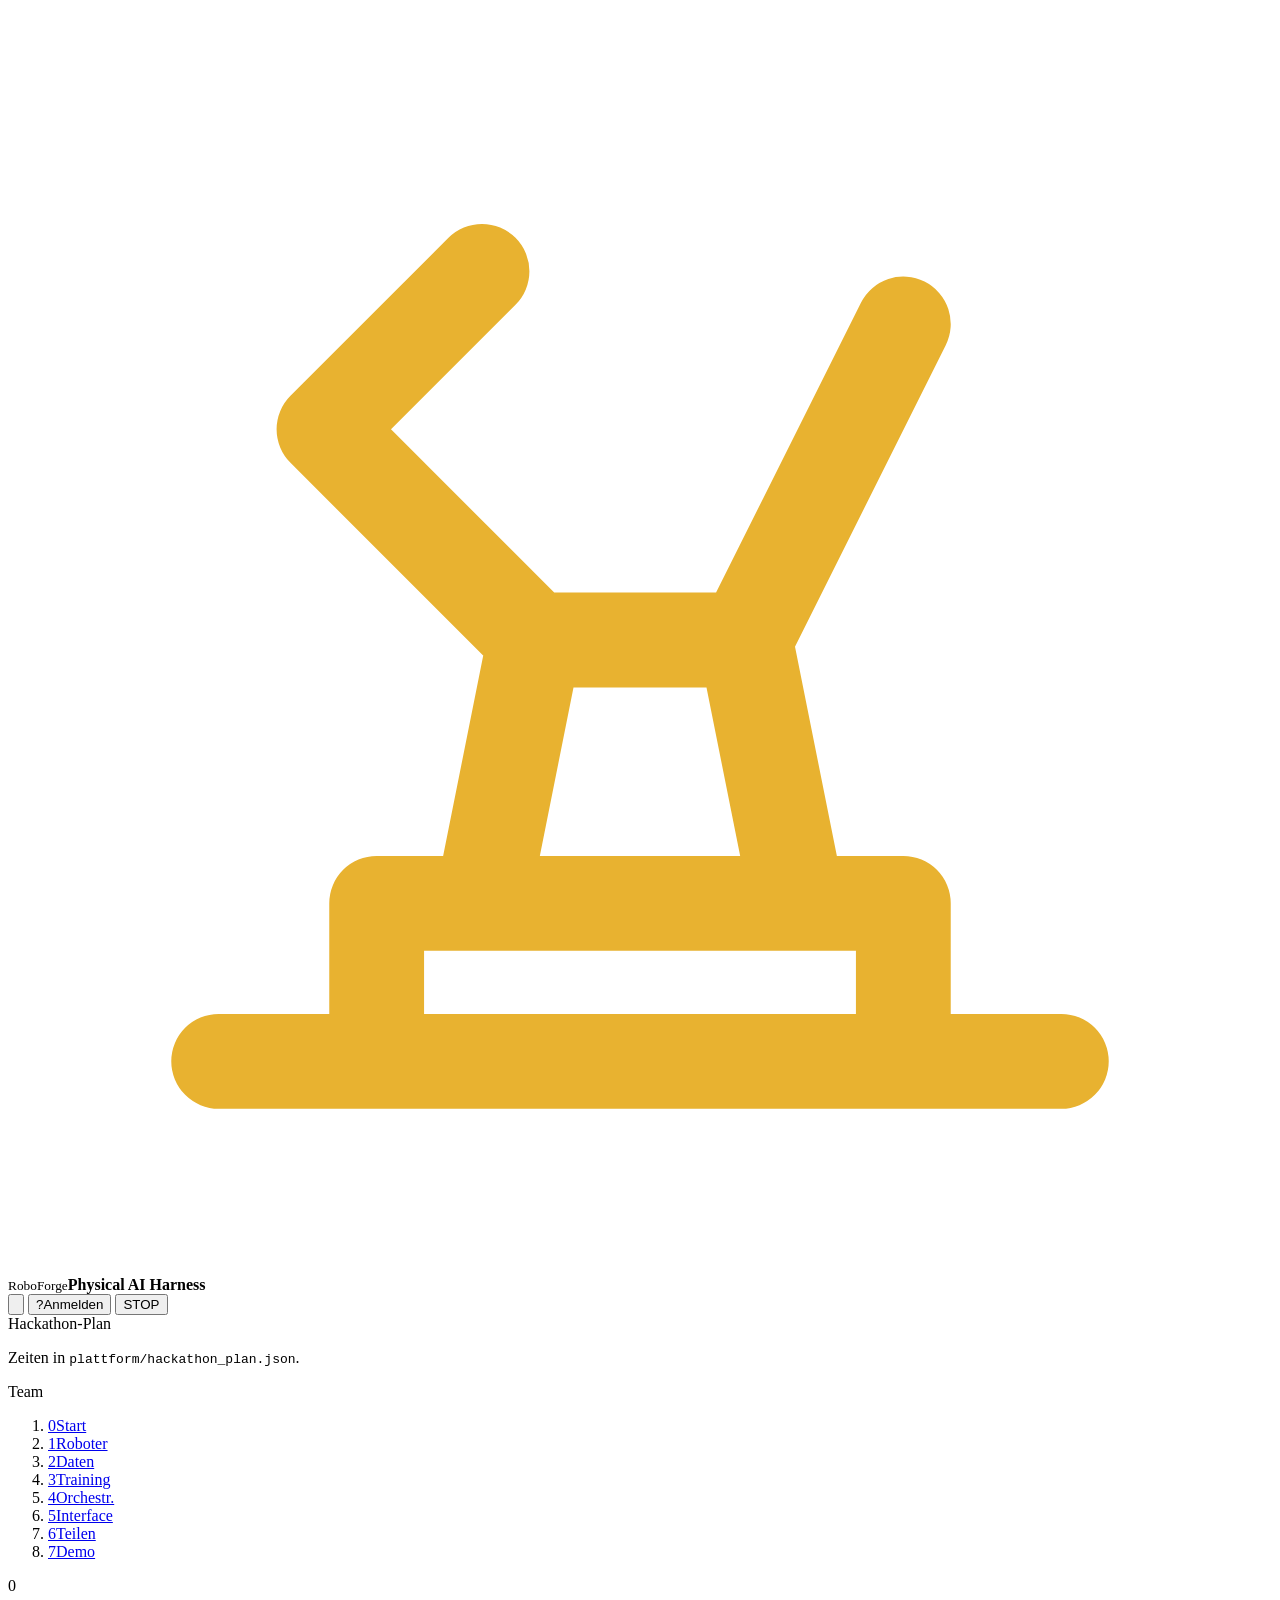
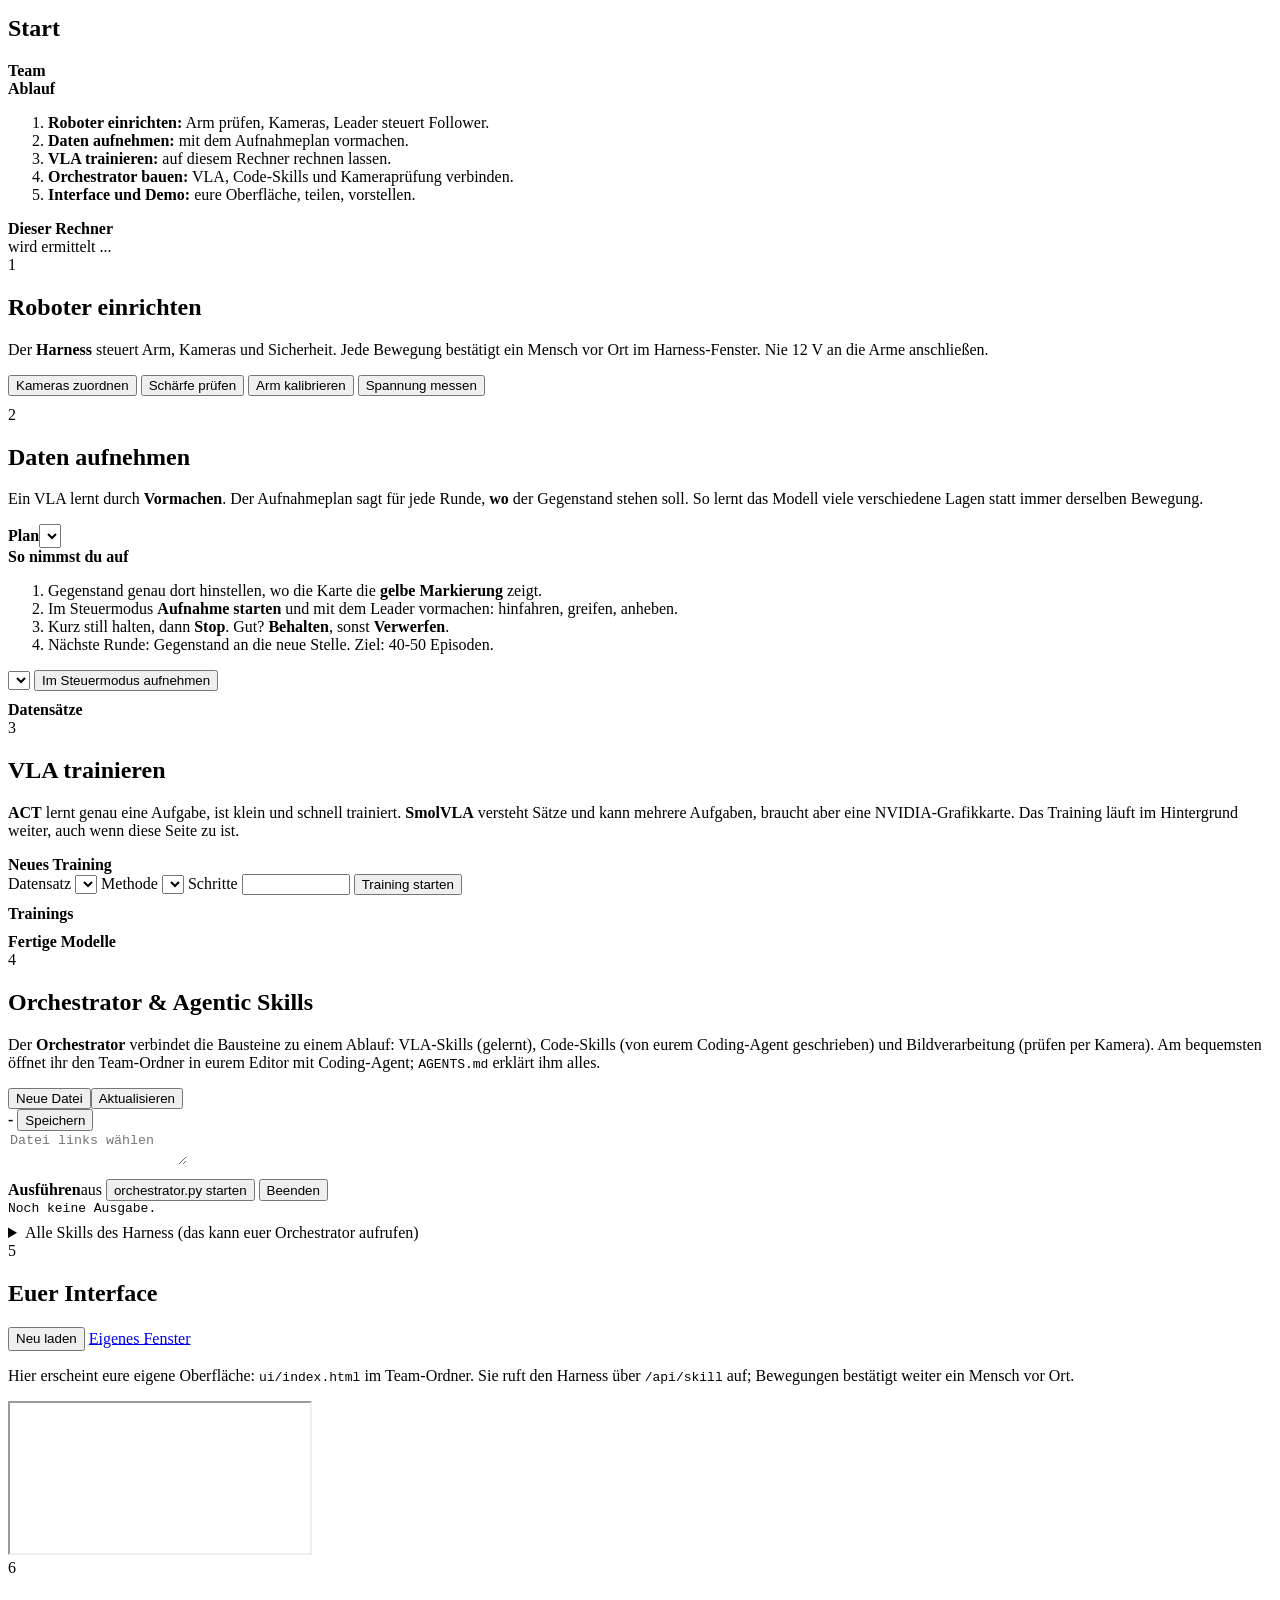
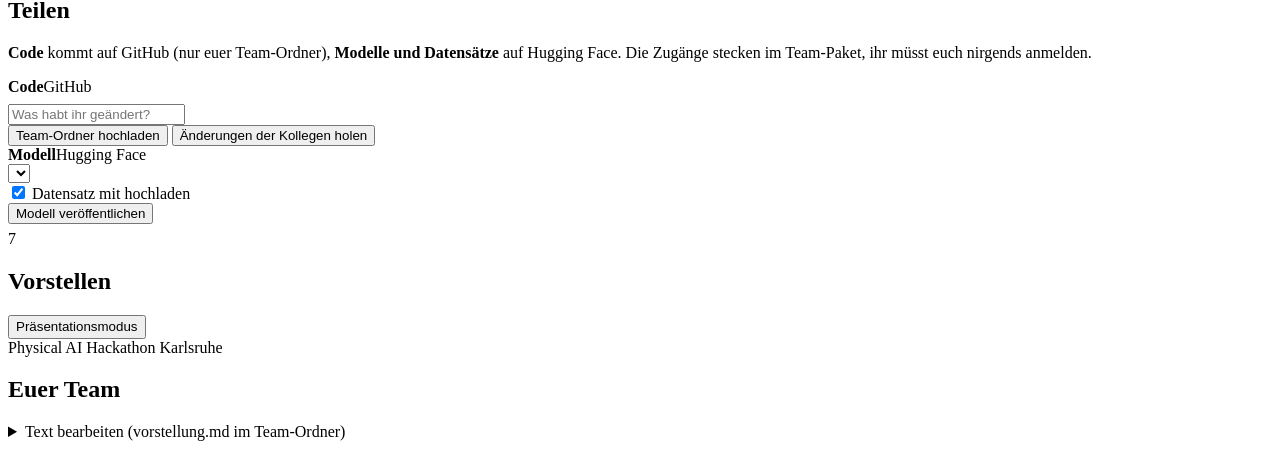
==== plattform/static/index.html @ f07b461a "Physical AI Harness fuer den Hackathon Karlsruhe 28.11.26 Web-Oberflaeche (Roboter, Daten, Training," ====
<!doctype html>
<html lang="de">
<head>
<meta charset="utf-8">
<meta name="viewport" content="width=device-width, initial-scale=1">
<title>Physical AI Harness</title>
<link rel="stylesheet" href="/static/app.css">
</head>
<body>
<header class="kopf">
  <div class="marke" title="RoboForge">
    <svg viewBox="0 0 24 24" fill="none" stroke="#e8b230" stroke-width="1.8" stroke-linecap="round" stroke-linejoin="round">
      <path d="M4 20h16M7 20v-3h10v3M9 17l1-5h4l1 5M10 12 6 8M6 8l3-3M14 12l3-6"/></svg>
  </div>
  <div class="titel"><small>RoboForge</small><b>Physical AI Harness</b></div>
  <div class="phase-pille" id="phase-pille" title="Hackathon-Plan"></div>
  <div class="luecke"></div>
  <button class="icon-knopf" id="glocke" title="Hackathon-Plan und Erinnerungen">
    <svg viewBox="0 0 24 24" fill="none" stroke="currentColor" stroke-width="1.8" stroke-linecap="round" stroke-linejoin="round">
      <path d="M6 8a6 6 0 0 1 12 0c0 7 3 9 3 9H3s3-2 3-9M10.3 21a1.94 1.94 0 0 0 3.4 0"/></svg>
    <span class="zahl" id="glocke-zahl"></span></button>
  <button class="profil-knopf" id="profil" title="Team-Profil"><span class="avatar" id="avatar">?</span><span id="profil-name">Anmelden</span></button>
  <button class="stop-knopf" id="stop" title="Alle Arme sofort stoppen und ablegen">STOP</button>
</header>

<div class="panel" id="panel-plan">
  <div class="pkopf" id="plan-titel">Hackathon-Plan</div>
  <div class="pinhalt">
    <div id="plan-erinnerungen"></div>
    <ul class="zeitplan" id="plan-liste"></ul>
    <p class="leise klein" style="margin-top:10px">Zeiten in <code>plattform/hackathon_plan.json</code>.</p>
  </div>
</div>

<div class="panel" id="panel-profil">
  <div class="pkopf">Team</div>
  <div class="pinhalt" id="profil-inhalt"></div>
</div>

<nav class="wege" id="wege">
  <ol>
    <li><a href="#start" data-ab="start" title="Start"><span class="nr">0</span>Start</a></li>
    <li><a href="#harness" data-ab="harness" title="Roboter einrichten"><span class="nr">1</span>Roboter</a></li>
    <li><a href="#aufnehmen" data-ab="aufnehmen" title="Daten aufnehmen"><span class="nr">2</span>Daten</a></li>
    <li><a href="#trainieren" data-ab="trainieren" title="VLA trainieren"><span class="nr">3</span>Training</a></li>
    <li><a href="#orchestrator" data-ab="orchestrator" title="Orchestrator &amp; Skills"><span class="nr">4</span>Orchestr.</a></li>
    <li><a href="#interface" data-ab="interface" title="Euer Interface"><span class="nr">5</span>Interface</a></li>
    <li><a href="#teilen" data-ab="teilen" title="Teilen"><span class="nr">6</span>Teilen</a></li>
    <li><a href="#vorstellen" data-ab="vorstellen" title="Vorstellen"><span class="nr">7</span>Demo</a></li>
  </ol>
  <div class="zuletzt" id="zuletzt"></div>
</nav>

<div class="rahmen">
  <main>
    <!-- 0 START -->
    <section id="start">
      <div class="abschnitt-kopf"><span class="nr">0</span><h2>Start</h2></div>
      <div class="abschnitt-inhalt">
        <p class="einleitung" id="aufgabe-text"></p>
        <div class="raster">
          <div class="karte akzent"><div class="kkopf"><b>Team</b></div><div class="kinhalt" id="login-bereich"></div></div>
          <div class="karte"><div class="kkopf"><b>Ablauf</b></div><div class="kinhalt">
            <ol class="schritte">
              <li><b>Roboter einrichten:</b> Arm prüfen, Kameras, Leader steuert Follower.</li>
              <li><b>Daten aufnehmen:</b> mit dem Aufnahmeplan vormachen.</li>
              <li><b>VLA trainieren:</b> auf diesem Rechner rechnen lassen.</li>
              <li><b>Orchestrator bauen:</b> VLA, Code-Skills und Kameraprüfung verbinden.</li>
              <li><b>Interface und Demo:</b> eure Oberfläche, teilen, vorstellen.</li>
            </ol></div></div>
          <div class="karte"><div class="kkopf"><b>Dieser Rechner</b></div><div class="kinhalt" id="geraet-info"><span class="leise">wird ermittelt ...</span></div></div>
        </div>
      </div>
    </section>

    <!-- 1 HARNESS -->
    <section id="harness">
      <div class="abschnitt-kopf"><span class="nr">1</span><h2>Roboter einrichten</h2></div>
      <div class="abschnitt-inhalt">
        <p class="einleitung">Der <b>Harness</b> steuert Arm, Kameras und Sicherheit. Jede Bewegung bestätigt ein Mensch vor Ort im
          Harness-Fenster. Nie 12 V an die Arme anschließen.</p>
        <div id="harness-status" class="hinweis"></div>
        <div class="zeile" style="margin-bottom:10px">
          <button onclick="station('kameras')">Kameras zuordnen</button>
          <button onclick="station('harness')" title="Im Harness-Fenster bei jeder Kamera 'Schärfe prüfen'">Schärfe prüfen</button>
          <button onclick="station('kalibrieren')">Arm kalibrieren</button>
          <button onclick="station('spannung')">Spannung messen</button>
        </div>
        <div id="arme"></div>
      </div>
    </section>

    <!-- 2 AUFNEHMEN -->
    <section id="aufnehmen">
      <div class="abschnitt-kopf"><span class="nr">2</span><h2>Daten aufnehmen</h2></div>
      <div class="abschnitt-inhalt">
        <p class="einleitung">Ein VLA lernt durch <b>Vormachen</b>. Der Aufnahmeplan sagt für jede Runde, <b>wo</b> der Gegenstand
          stehen soll. So lernt das Modell viele verschiedene Lagen statt immer derselben Bewegung.</p>
        <div class="raster" style="grid-template-columns: minmax(340px, 1.4fr) minmax(300px, 1fr);">
          <div class="karte"><div class="kkopf"><b>Plan</b><span style="flex:1"></span><select id="plan-wahl" style="height:24px"></select></div>
            <div class="kinhalt" id="plan-karte"></div></div>
          <div style="display:grid;gap:10px;align-content:start">
            <div class="karte akzent"><div class="kkopf"><b>So nimmst du auf</b></div><div class="kinhalt">
              <ol class="schritte">
                <li>Gegenstand genau dort hinstellen, wo die Karte die <b>gelbe Markierung</b> zeigt.</li>
                <li>Im Steuermodus <b>Aufnahme starten</b> und mit dem Leader vormachen: hinfahren, greifen, anheben.</li>
                <li>Kurz still halten, dann <b>Stop</b>. Gut? <b>Behalten</b>, sonst <b>Verwerfen</b>.</li>
                <li>Nächste Runde: Gegenstand an die neue Stelle. Ziel: 40-50 Episoden.</li>
              </ol>
              <div class="zeile"><select id="aufnahme-arm"></select>
                <button class="haupt" onclick="station('steuermodus', $('#aufnahme-arm').value, 'aufnehmen')">Im Steuermodus aufnehmen</button></div>
            </div></div>
            <div class="karte"><div class="kkopf"><b>Datensätze</b></div><div id="datensaetze"></div></div>
          </div>
        </div>
      </div>
    </section>

    <!-- 3 TRAINIEREN -->
    <section id="trainieren">
      <div class="abschnitt-kopf"><span class="nr">3</span><h2>VLA trainieren</h2></div>
      <div class="abschnitt-inhalt">
        <p class="einleitung"><b>ACT</b> lernt genau eine Aufgabe, ist klein und schnell trainiert. <b>SmolVLA</b> versteht Sätze und
          kann mehrere Aufgaben, braucht aber eine NVIDIA-Grafikkarte. Das Training läuft im Hintergrund weiter, auch wenn diese Seite zu ist.</p>
        <div id="geraet-hinweis" class="hinweis"></div>
        <div class="karte"><div class="kkopf"><b>Neues Training</b></div><div class="kinhalt">
          <div class="zeile" style="align-items:flex-end">
            <label class="feld">Datensatz <select id="tr-datensatz"></select></label>
            <label class="feld">Methode <select id="tr-methode"></select></label>
            <label class="feld">Schritte <input id="tr-schritte" type="number" min="500" step="500" style="width:100px"></label>
            <button class="haupt" id="tr-start">Training starten</button>
          </div>
          <p class="leise klein" id="tr-hinweis" style="margin:8px 0 0"></p>
        </div></div>
        <div class="karte" style="margin-top:10px"><div class="kkopf"><b>Trainings</b></div><div id="trainings"></div></div>
        <div class="karte" style="margin-top:10px"><div class="kkopf"><b>Fertige Modelle</b></div><div id="modelle"></div></div>
      </div>
    </section>

    <!-- 4 ORCHESTRATOR -->
    <section id="orchestrator">
      <div class="abschnitt-kopf"><span class="nr">4</span><h2>Orchestrator &amp; Agentic Skills</h2></div>
      <div class="abschnitt-inhalt">
        <p class="einleitung">Der <b>Orchestrator</b> verbindet die Bausteine zu einem Ablauf: VLA-Skills (gelernt), Code-Skills (von
          eurem Coding-Agent geschrieben) und Bildverarbeitung (prüfen per Kamera). Am bequemsten öffnet ihr den Team-Ordner
          in eurem Editor mit Coding-Agent; <code>AGENTS.md</code> erklärt ihm alles.</p>
        <div class="hinweis" id="team-ordner-hinweis"></div>
        <div class="editor">
          <div>
            <div class="dateiliste" id="dateiliste"></div>
            <div class="zeile" style="margin-top:6px"><button onclick="neueDatei()">Neue Datei</button><button onclick="ladeOrch()">Aktualisieren</button></div>
          </div>
          <div class="karte"><div class="kkopf"><b id="datei-name">-</b><span style="flex:1"></span>
              <button class="haupt" style="height:22px" onclick="speichern()">Speichern</button></div>
            <textarea class="code" id="datei-inhalt" spellcheck="false" placeholder="Datei links wählen" style="border:0;border-radius:0"></textarea></div>
        </div>
        <div class="karte" style="margin-top:10px"><div class="kkopf"><b>Ausführen</b><span id="orch-status" class="marke-klein">aus</span>
            <span style="flex:1"></span>
            <button class="haupt" style="height:22px" onclick="orch('start')">orchestrator.py starten</button>
            <button class="gefahr" style="height:22px" onclick="orch('stop')">Beenden</button></div>
          <div class="kinhalt"><pre class="log" id="orch-log" style="margin:0">Noch keine Ausgabe.</pre></div></div>
        <details style="margin-top:8px"><summary>Alle Skills des Harness (das kann euer Orchestrator aufrufen)</summary>
          <div id="skill-liste" class="karte"></div></details>
      </div>
    </section>

    <!-- 5 INTERFACE -->
    <section id="interface">
      <div class="abschnitt-kopf"><span class="nr">5</span><h2>Euer Interface</h2><span style="flex:1"></span>
        <button style="height:24px" onclick="$('#team-ui').src='/team-ui/?t='+Date.now()">Neu laden</button>
        <a class="knopf" style="height:24px" href="/team-ui/" target="_blank">Eigenes Fenster</a></div>
      <div class="abschnitt-inhalt">
        <p class="einleitung">Hier erscheint eure eigene Oberfläche: <code>ui/index.html</code> im Team-Ordner. Sie ruft den Harness
          über <code>/api/skill</code> auf; Bewegungen bestätigt weiter ein Mensch vor Ort.</p>
        <iframe class="team-ui" id="team-ui" src="about:blank" title="Team-Interface"></iframe>
      </div>
    </section>

    <!-- 6 TEILEN -->
    <section id="teilen">
      <div class="abschnitt-kopf"><span class="nr">6</span><h2>Teilen</h2></div>
      <div class="abschnitt-inhalt">
        <p class="einleitung"><b>Code</b> kommt auf GitHub (nur euer Team-Ordner), <b>Modelle und Datensätze</b> auf Hugging Face.
          Die Zugänge stecken im Team-Paket, ihr müsst euch nirgends anmelden.</p>
        <div class="raster">
          <div class="karte"><div class="kkopf"><b>Code</b><span class="leise">GitHub</span></div><div class="kinhalt">
            <div id="git-info" class="klein leise" style="margin-bottom:8px"></div>
            <div class="zeile"><input id="git-nachricht" placeholder="Was habt ihr geändert?" style="flex:1"></div>
            <div class="zeile"><button class="haupt" onclick="teilen('code')">Team-Ordner hochladen</button>
              <button onclick="teilen('holen')">Änderungen der Kollegen holen</button></div>
            <pre class="log" id="log-code" hidden></pre>
          </div></div>
          <div class="karte"><div class="kkopf"><b>Modell</b><span class="leise">Hugging Face</span></div><div class="kinhalt">
            <div class="zeile"><select id="hf-modell" style="flex:1"></select></div>
            <div class="zeile"><label class="klein"><input type="checkbox" id="hf-datensatz" checked> Datensatz mit hochladen</label></div>
            <div class="zeile"><button class="haupt" onclick="teilen('modell')">Modell veröffentlichen</button></div>
            <div id="hf-ziel" class="klein leise" style="margin-top:6px"></div>
            <pre class="log" id="log-modell" hidden></pre>
          </div></div>
        </div>
      </div>
    </section>

    <!-- 7 VORSTELLEN -->
    <section id="vorstellen">
      <div class="abschnitt-kopf"><span class="nr">7</span><h2>Vorstellen</h2><span style="flex:1"></span>
        <button class="haupt" style="height:24px" id="praes-knopf" onclick="praesentation()">Präsentationsmodus</button></div>
      <div class="abschnitt-inhalt">
        <div class="buehne">
          <div class="gelb-text">Physical AI Hackathon Karlsruhe</div>
          <h2 id="v-team">Euer Team</h2>
          <div class="zahlen" id="v-zahlen"></div>
          <div class="vortrag" id="v-text"></div>
        </div>
        <details style="margin-top:8px"><summary>Text bearbeiten (vorstellung.md im Team-Ordner)</summary>
          <textarea class="code" id="v-edit" style="min-height:200px;white-space:pre-wrap"></textarea>
          <div class="zeile" style="margin-top:6px"><button class="haupt" onclick="vorstellungSpeichern()">Speichern</button></div>
        </details>
      </div>
    </section>
  </main>
</div>
<div id="toast"></div>
<script src="/static/app.js"></script>
</body>
</html>
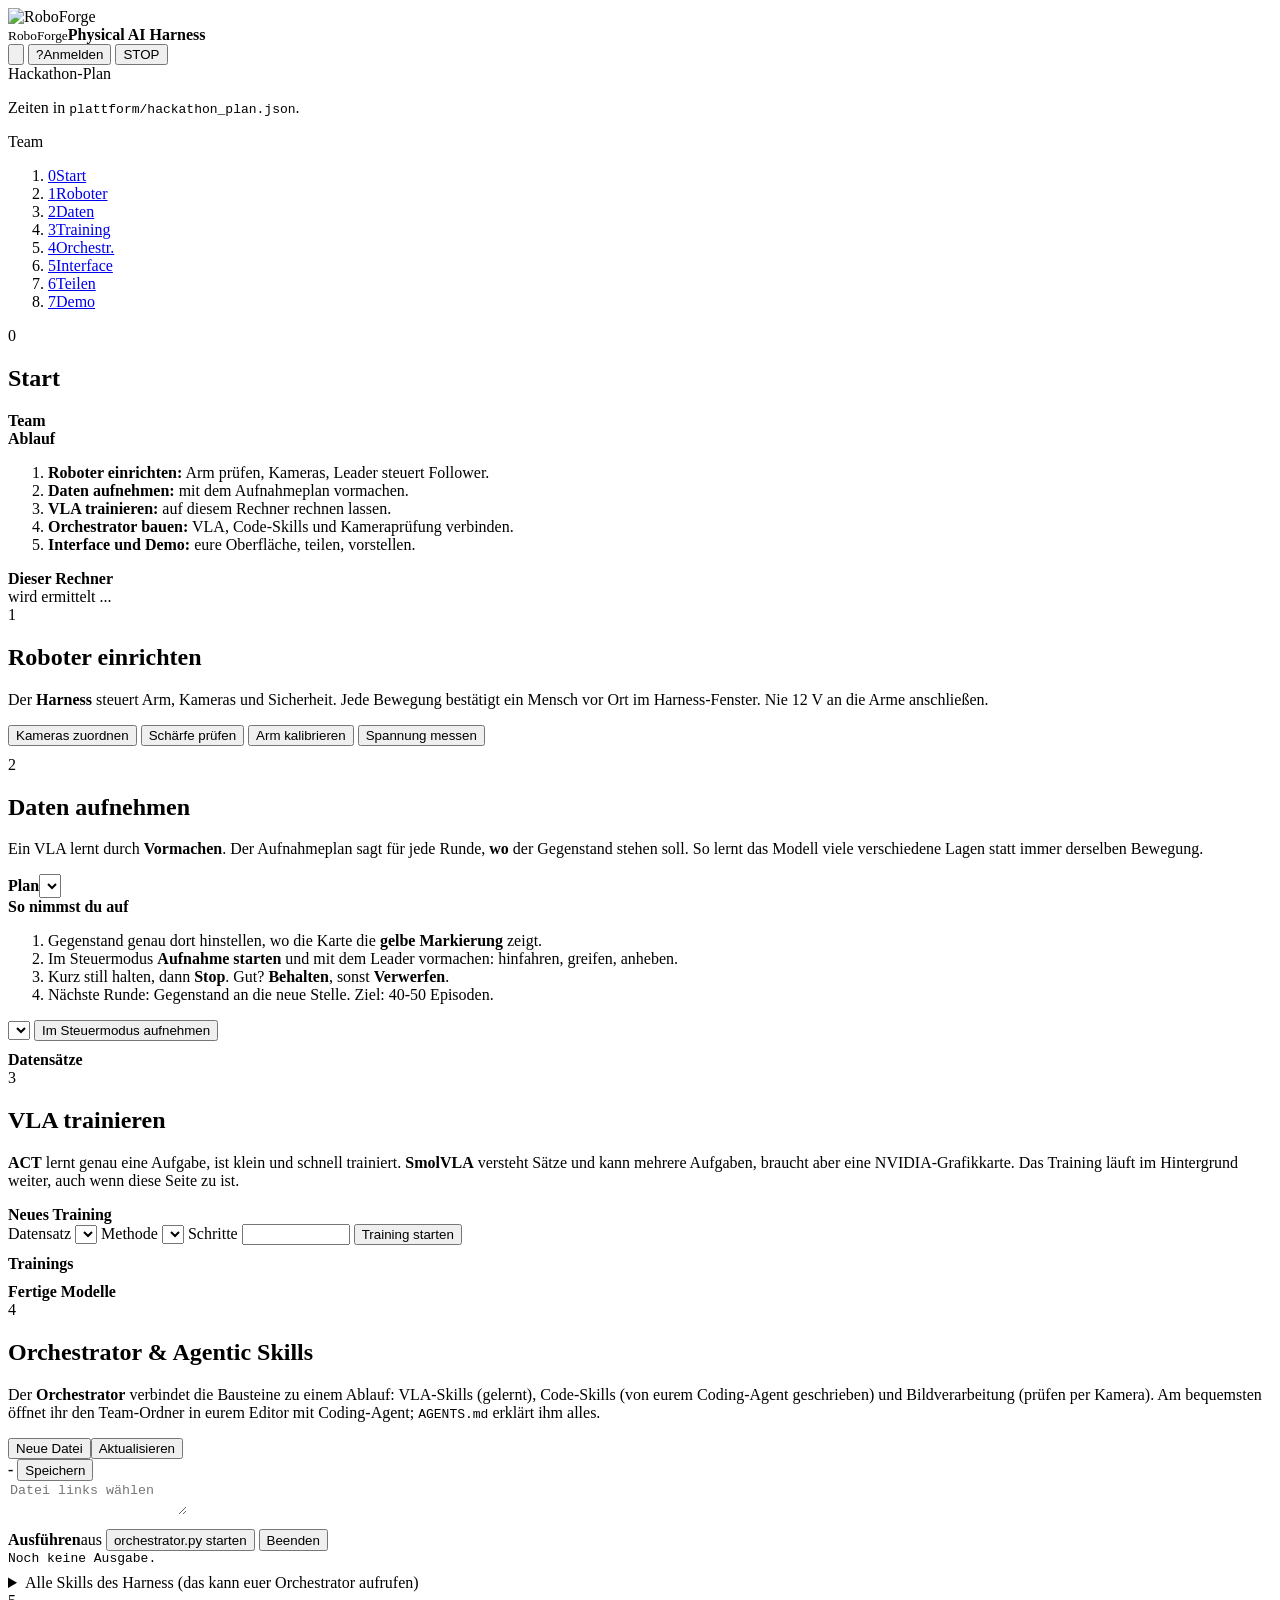
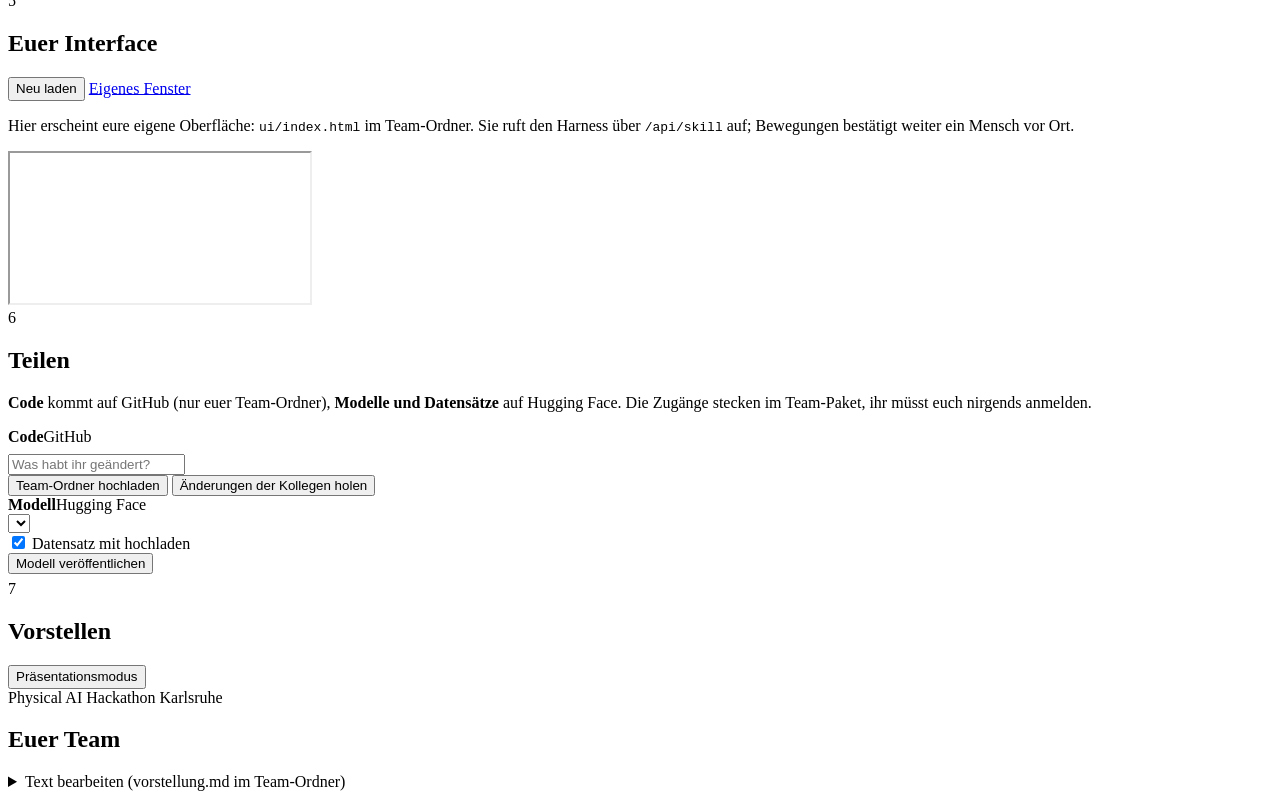
==== commit 5244d09a: "Amboss-Logo in Gold als App-Icon und in der Kopfzeile Co-Authored-By: Claude Opus 5.5 <noreply@anthr" ====
--- a/plattform/static/index.html
+++ b/plattform/static/index.html
@@ -4,14 +4,16 @@
 <meta charset="utf-8">
 <meta name="viewport" content="width=device-width, initial-scale=1">
 <title>Physical AI Harness</title>
+<link rel="icon" href="/favicon.ico" sizes="any">
+<link rel="icon" type="image/png" sizes="32x32" href="/static/icon-32.png">
+<link rel="icon" type="image/png" sizes="192x192" href="/static/icon-192.png">
+<link rel="apple-touch-icon" href="/static/icon-192.png">
+<link rel="manifest" href="/static/app.webmanifest">
 <link rel="stylesheet" href="/static/app.css">
 </head>
 <body>
 <header class="kopf">
-  <div class="marke" title="RoboForge">
-    <svg viewBox="0 0 24 24" fill="none" stroke="#e8b230" stroke-width="1.8" stroke-linecap="round" stroke-linejoin="round">
-      <path d="M4 20h16M7 20v-3h10v3M9 17l1-5h4l1 5M10 12 6 8M6 8l3-3M14 12l3-6"/></svg>
-  </div>
+  <div class="marke" title="RoboForge"><img src="/static/logo.png" alt="RoboForge"></div>
   <div class="titel"><small>RoboForge</small><b>Physical AI Harness</b></div>
   <div class="phase-pille" id="phase-pille" title="Hackathon-Plan"></div>
   <div class="luecke"></div>
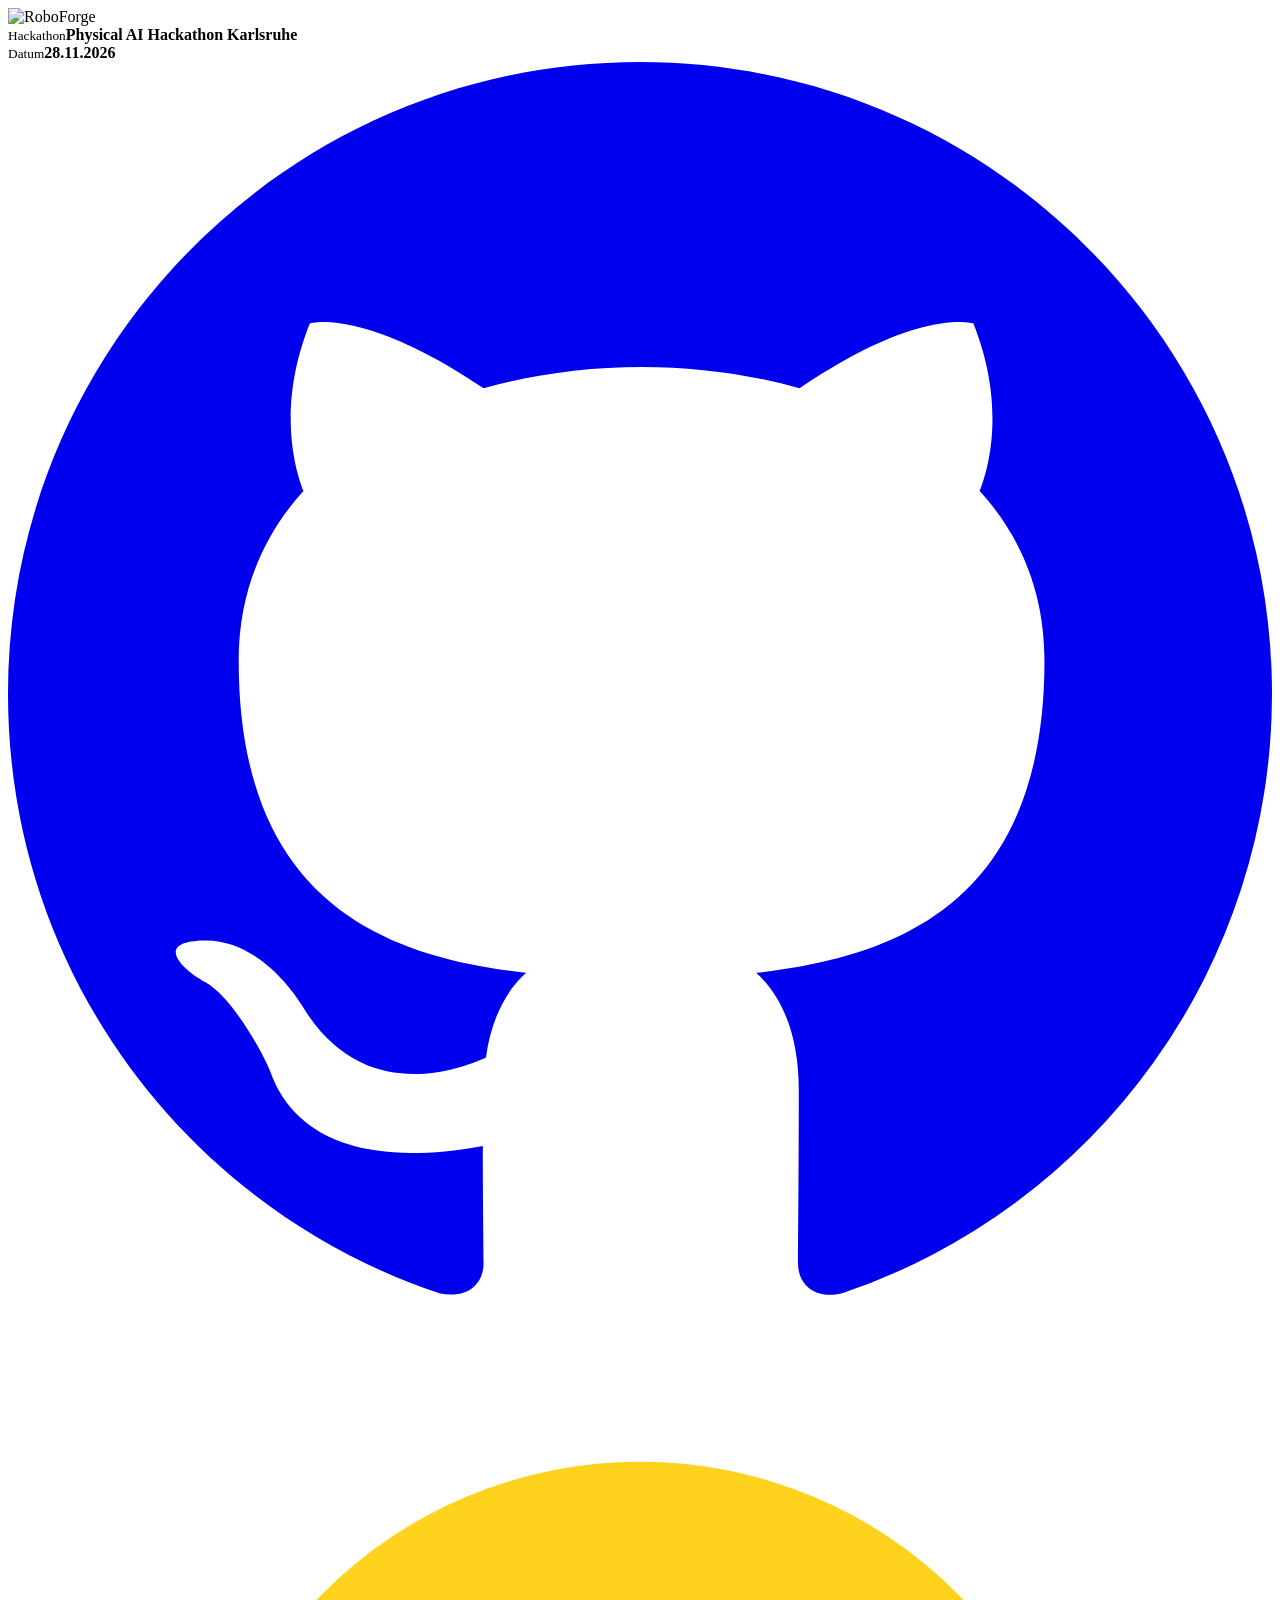
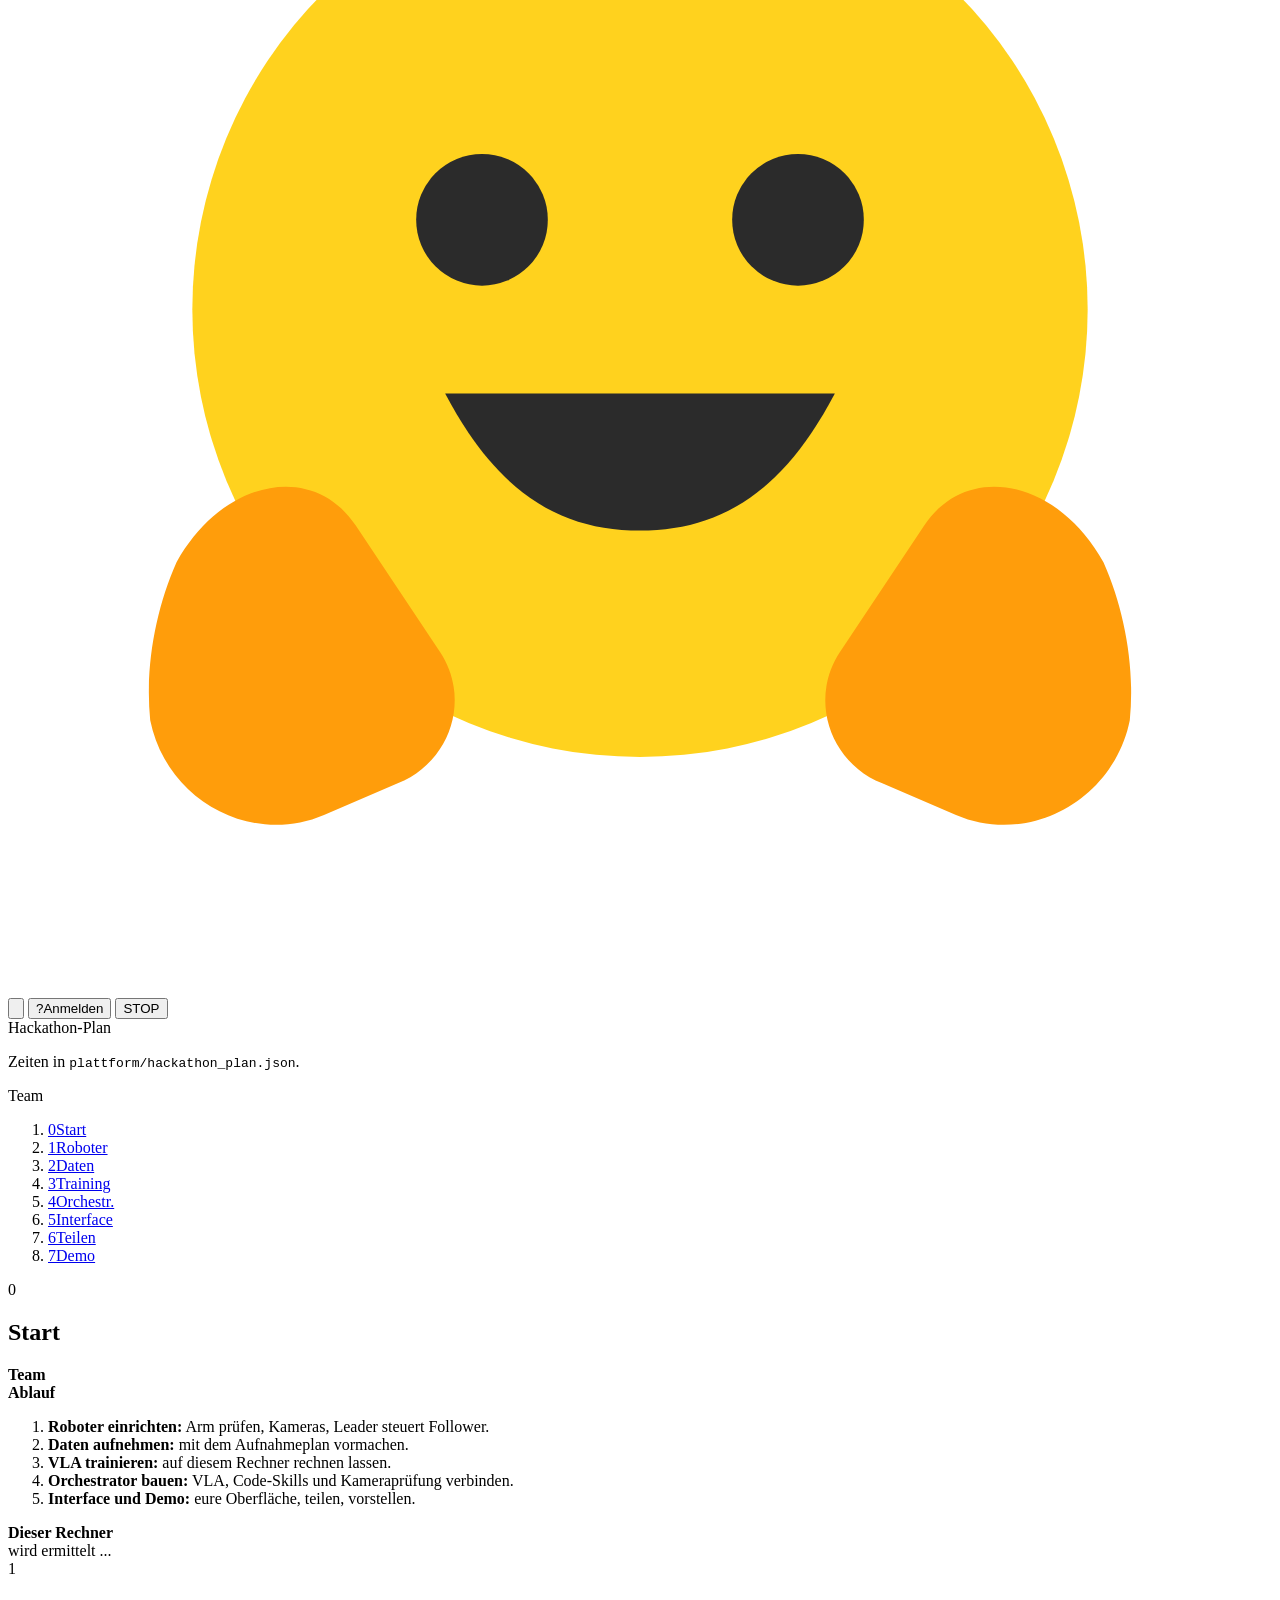
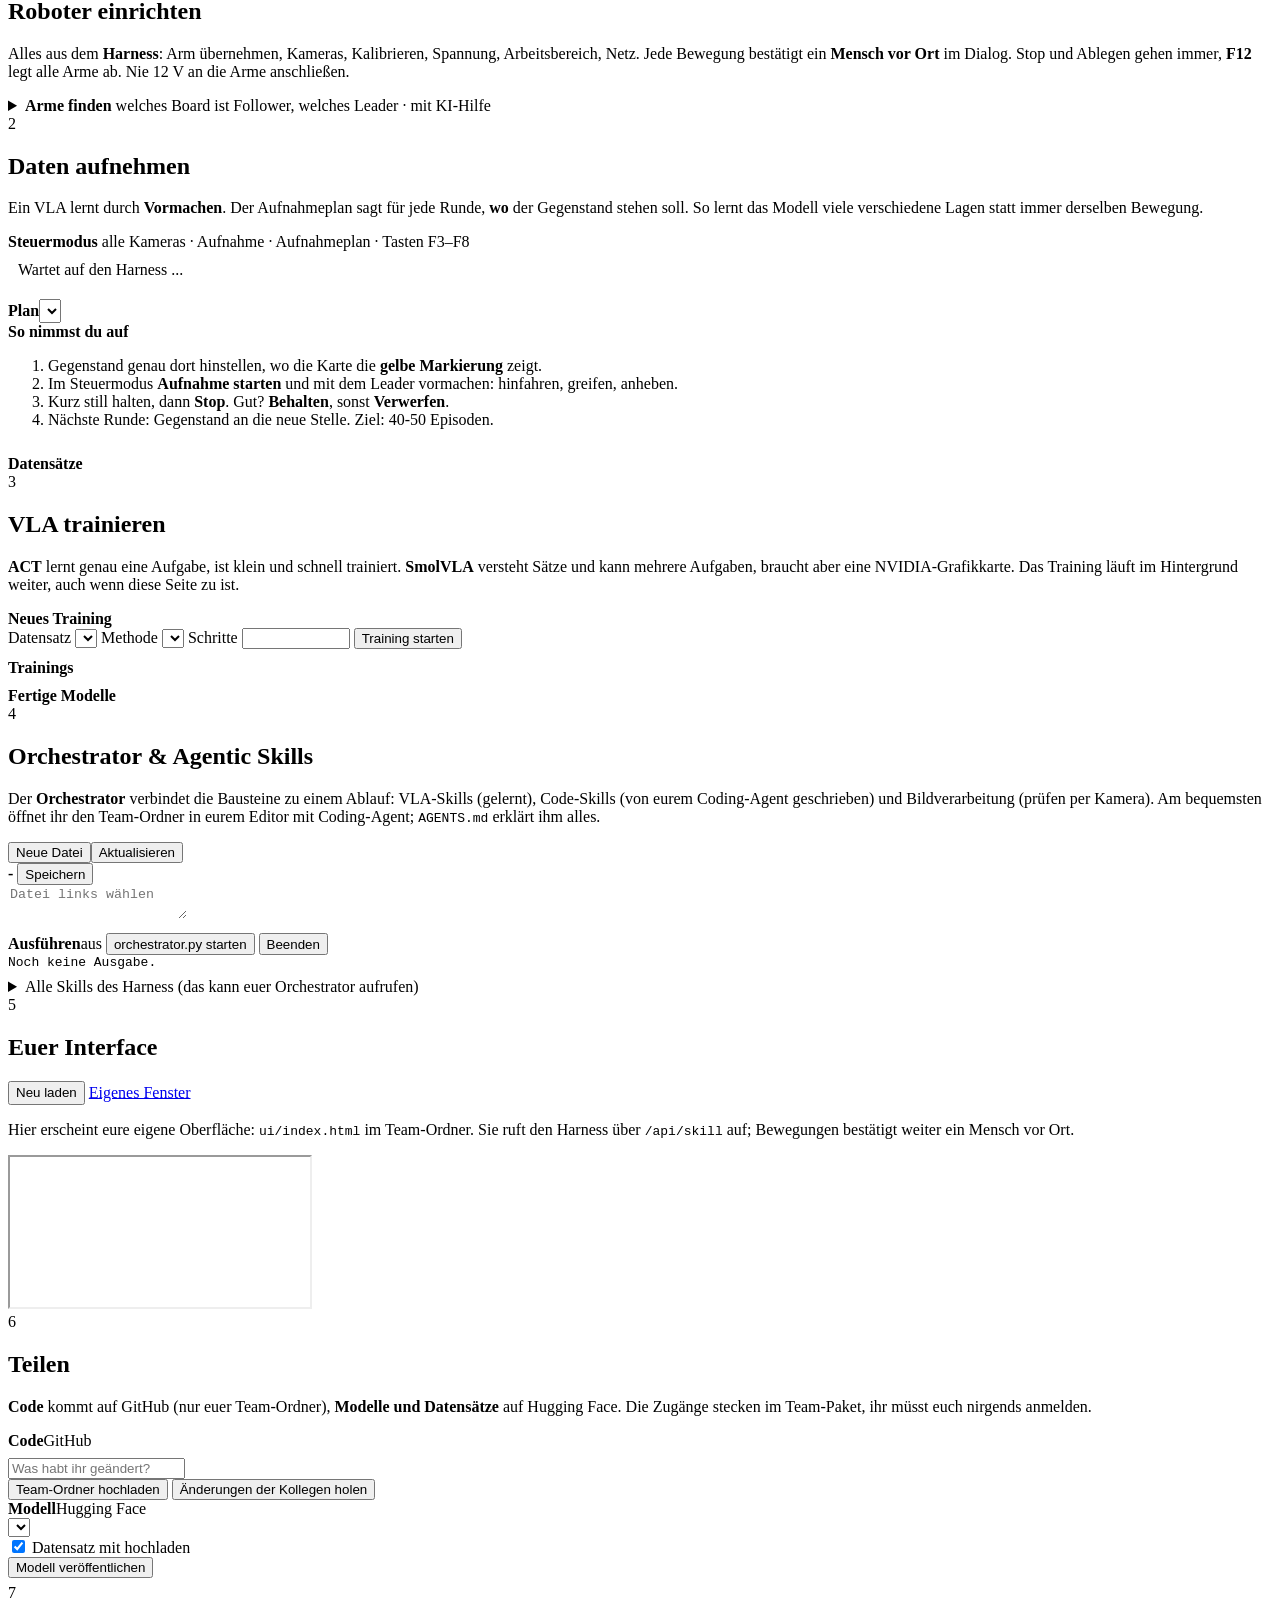
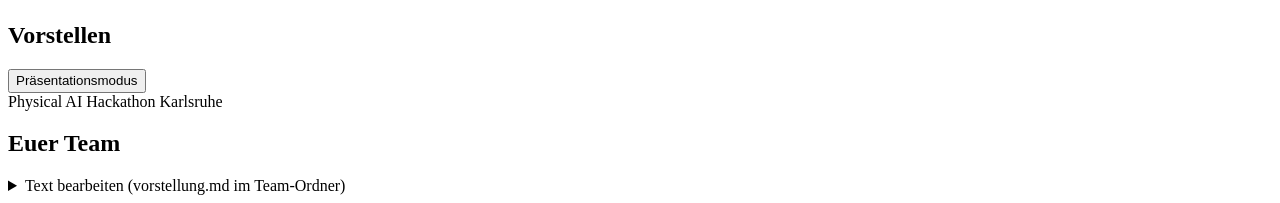
==== commit 88e6f01b: "Harness in der App, Steuermodus-Fenster, Arme finden, OAK-D Lite - Roboter einrichten: Leader/KI/Rem" ====
--- a/plattform/static/index.html
+++ b/plattform/static/index.html
@@ -10,11 +10,17 @@
 <link rel="apple-touch-icon" href="/static/icon-192.png">
 <link rel="manifest" href="/static/app.webmanifest">
 <link rel="stylesheet" href="/static/app.css">
+<!-- KERN-SEITE · Teams bauen ihre Oberflaeche in teams/<team>/ui/index.html (erscheint im Abschnitt "Interface"). -->
 </head>
 <body>
 <header class="kopf">
   <div class="marke" title="RoboForge"><img src="/static/logo.png" alt="RoboForge"></div>
-  <div class="titel"><small>RoboForge</small><b>Physical AI Harness</b></div>
+  <div class="titel"><small>Hackathon</small><b id="hk-titel">Physical AI Hackathon Karlsruhe</b></div>
+  <div class="datum-block"><small>Datum</small><b id="hk-datum">28.11.2026</b></div>
+  <div class="link-gruppe">
+    <a class="icon-knopf" id="link-github" href="https://github.com/RoboForge-eu/Physical-AI-Hackathon-Karlsruhe-2026" target="_blank" rel="noopener" title="GitHub: Hackathon-Repository"><svg viewBox="0 0 16 16" fill="currentColor" aria-hidden="true"><path d="M8 0C3.58 0 0 3.58 0 8c0 3.54 2.29 6.53 5.47 7.59.4.07.55-.17.55-.38 0-.19-.01-.82-.01-1.49-2.01.37-2.53-.49-2.69-.94-.09-.23-.48-.94-.82-1.13-.28-.15-.68-.52-.01-.53.63-.01 1.08.58 1.23.82.72 1.21 1.87.87 2.33.66.07-.52.28-.87.51-1.07-1.78-.2-3.64-.89-3.64-3.95 0-.87.31-1.59.82-2.15-.08-.2-.36-1.02.08-2.12 0 0 .67-.21 2.2.82.64-.18 1.32-.27 2-.27.68 0 1.36.09 2 .27 1.53-1.04 2.2-.82 2.2-.82.44 1.1.16 1.92.08 2.12.51.56.82 1.27.82 2.15 0 3.07-1.87 3.75-3.65 3.95.29.25.54.73.54 1.48 0 1.07-.01 1.93-.01 2.2 0 .21.15.46.55.38A8.013 8.013 0 0016 8c0-4.42-3.58-8-8-8z"/></svg></a>
+    <a class="icon-knopf" id="link-hf" href="https://huggingface.co/RoboForge" target="_blank" rel="noopener" title="Hugging Face: RoboForge"><svg viewBox="0 0 24 24" aria-hidden="true"><circle cx="12" cy="11" r="8.5" fill="#ffd21e"/><circle cx="9" cy="9.3" r="1.25" fill="#2b2b2b"/><circle cx="15" cy="9.3" r="1.25" fill="#2b2b2b"/><path d="M8.3 12.6c1 1.9 2.2 2.6 3.7 2.6s2.7-.7 3.7-2.6" fill="#2b2b2b"/><path d="M3.2 15.8c.9-1.6 2.6-1.9 3.4-.7l1.6 2.4c.6.9.2 2.1-.8 2.5l-1.4.6c-1.4.6-3-.3-3.3-1.8-.1-1 .1-2.1.5-3zM20.8 15.8c-.9-1.6-2.6-1.9-3.4-.7l-1.6 2.4c-.6.9-.2 2.1.8 2.5l1.4.6c1.4.6 3-.3 3.3-1.8.1-1-.1-2.1-.5-3z" fill="#ff9d0b"/></svg></a>
+  </div>
   <div class="phase-pille" id="phase-pille" title="Hackathon-Plan"></div>
   <div class="luecke"></div>
   <button class="icon-knopf" id="glocke" title="Hackathon-Plan und Erinnerungen">
@@ -79,16 +85,14 @@
     <section id="harness">
       <div class="abschnitt-kopf"><span class="nr">1</span><h2>Roboter einrichten</h2></div>
       <div class="abschnitt-inhalt">
-        <p class="einleitung">Der <b>Harness</b> steuert Arm, Kameras und Sicherheit. Jede Bewegung bestätigt ein Mensch vor Ort im
-          Harness-Fenster. Nie 12 V an die Arme anschließen.</p>
+        <p class="einleitung">Alles aus dem <b>Harness</b>: Arm übernehmen, Kameras, Kalibrieren, Spannung, Arbeitsbereich, Netz.
+          Jede Bewegung bestätigt ein <b>Mensch vor Ort</b> im Dialog. Stop und Ablegen gehen immer, <b>F12</b> legt alle Arme ab.
+          Nie 12 V an die Arme anschließen.</p>
         <div id="harness-status" class="hinweis"></div>
-        <div class="zeile" style="margin-bottom:10px">
-          <button onclick="station('kameras')">Kameras zuordnen</button>
-          <button onclick="station('harness')" title="Im Harness-Fenster bei jeder Kamera 'Schärfe prüfen'">Schärfe prüfen</button>
-          <button onclick="station('kalibrieren')">Arm kalibrieren</button>
-          <button onclick="station('spannung')">Spannung messen</button>
-        </div>
-        <div id="arme"></div>
+        <div id="station"></div>
+        <details class="karte" id="arme-finden" style="margin-top:10px"><summary class="kkopf"><b>Arme finden</b>
+          <span class="leise">welches Board ist Follower, welches Leader · mit KI-Hilfe</span></summary>
+          <div class="kinhalt" id="arme-finden-inhalt"></div></details>
       </div>
     </section>
 
@@ -98,6 +102,9 @@
       <div class="abschnitt-inhalt">
         <p class="einleitung">Ein VLA lernt durch <b>Vormachen</b>. Der Aufnahmeplan sagt für jede Runde, <b>wo</b> der Gegenstand
           stehen soll. So lernt das Modell viele verschiedene Lagen statt immer derselben Bewegung.</p>
+        <div class="karte akzent" style="margin-bottom:10px"><div class="kkopf"><b>Steuermodus</b>
+            <span class="leise">alle Kameras · Aufnahme · Aufnahmeplan · Tasten F3–F8</span></div>
+          <div id="steuermodus"><p class="leise" style="padding:10px;margin:0">Wartet auf den Harness ...</p></div></div>
         <div class="raster" style="grid-template-columns: minmax(340px, 1.4fr) minmax(300px, 1fr);">
           <div class="karte"><div class="kkopf"><b>Plan</b><span style="flex:1"></span><select id="plan-wahl" style="height:24px"></select></div>
             <div class="kinhalt" id="plan-karte"></div></div>
@@ -109,8 +116,6 @@
                 <li>Kurz still halten, dann <b>Stop</b>. Gut? <b>Behalten</b>, sonst <b>Verwerfen</b>.</li>
                 <li>Nächste Runde: Gegenstand an die neue Stelle. Ziel: 40-50 Episoden.</li>
               </ol>
-              <div class="zeile"><select id="aufnahme-arm"></select>
-                <button class="haupt" onclick="station('steuermodus', $('#aufnahme-arm').value, 'aufnehmen')">Im Steuermodus aufnehmen</button></div>
             </div></div>
             <div class="karte"><div class="kkopf"><b>Datensätze</b></div><div id="datensaetze"></div></div>
           </div>
@@ -223,6 +228,8 @@
   </main>
 </div>
 <div id="toast"></div>
+<script src="/static/kern.js"></script>
+<script src="/static/station.js"></script>
 <script src="/static/app.js"></script>
 </body>
 </html>
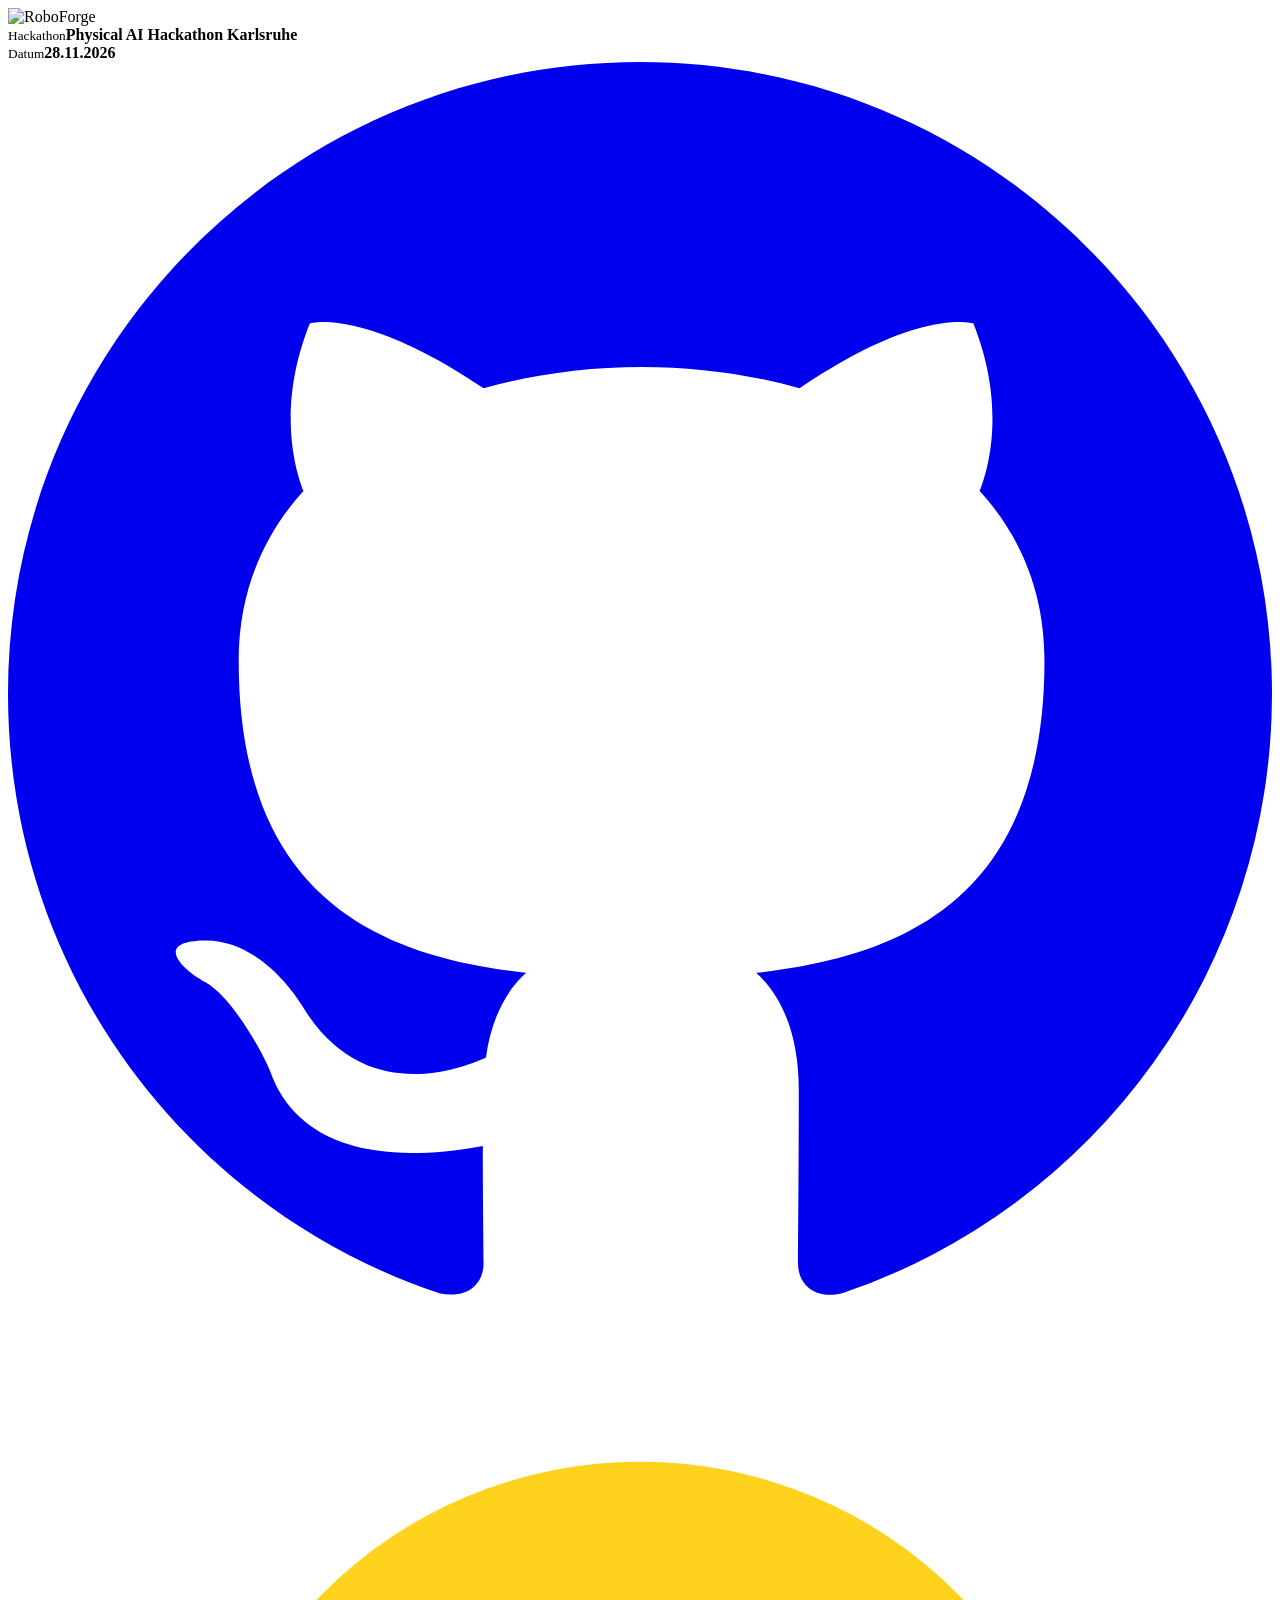
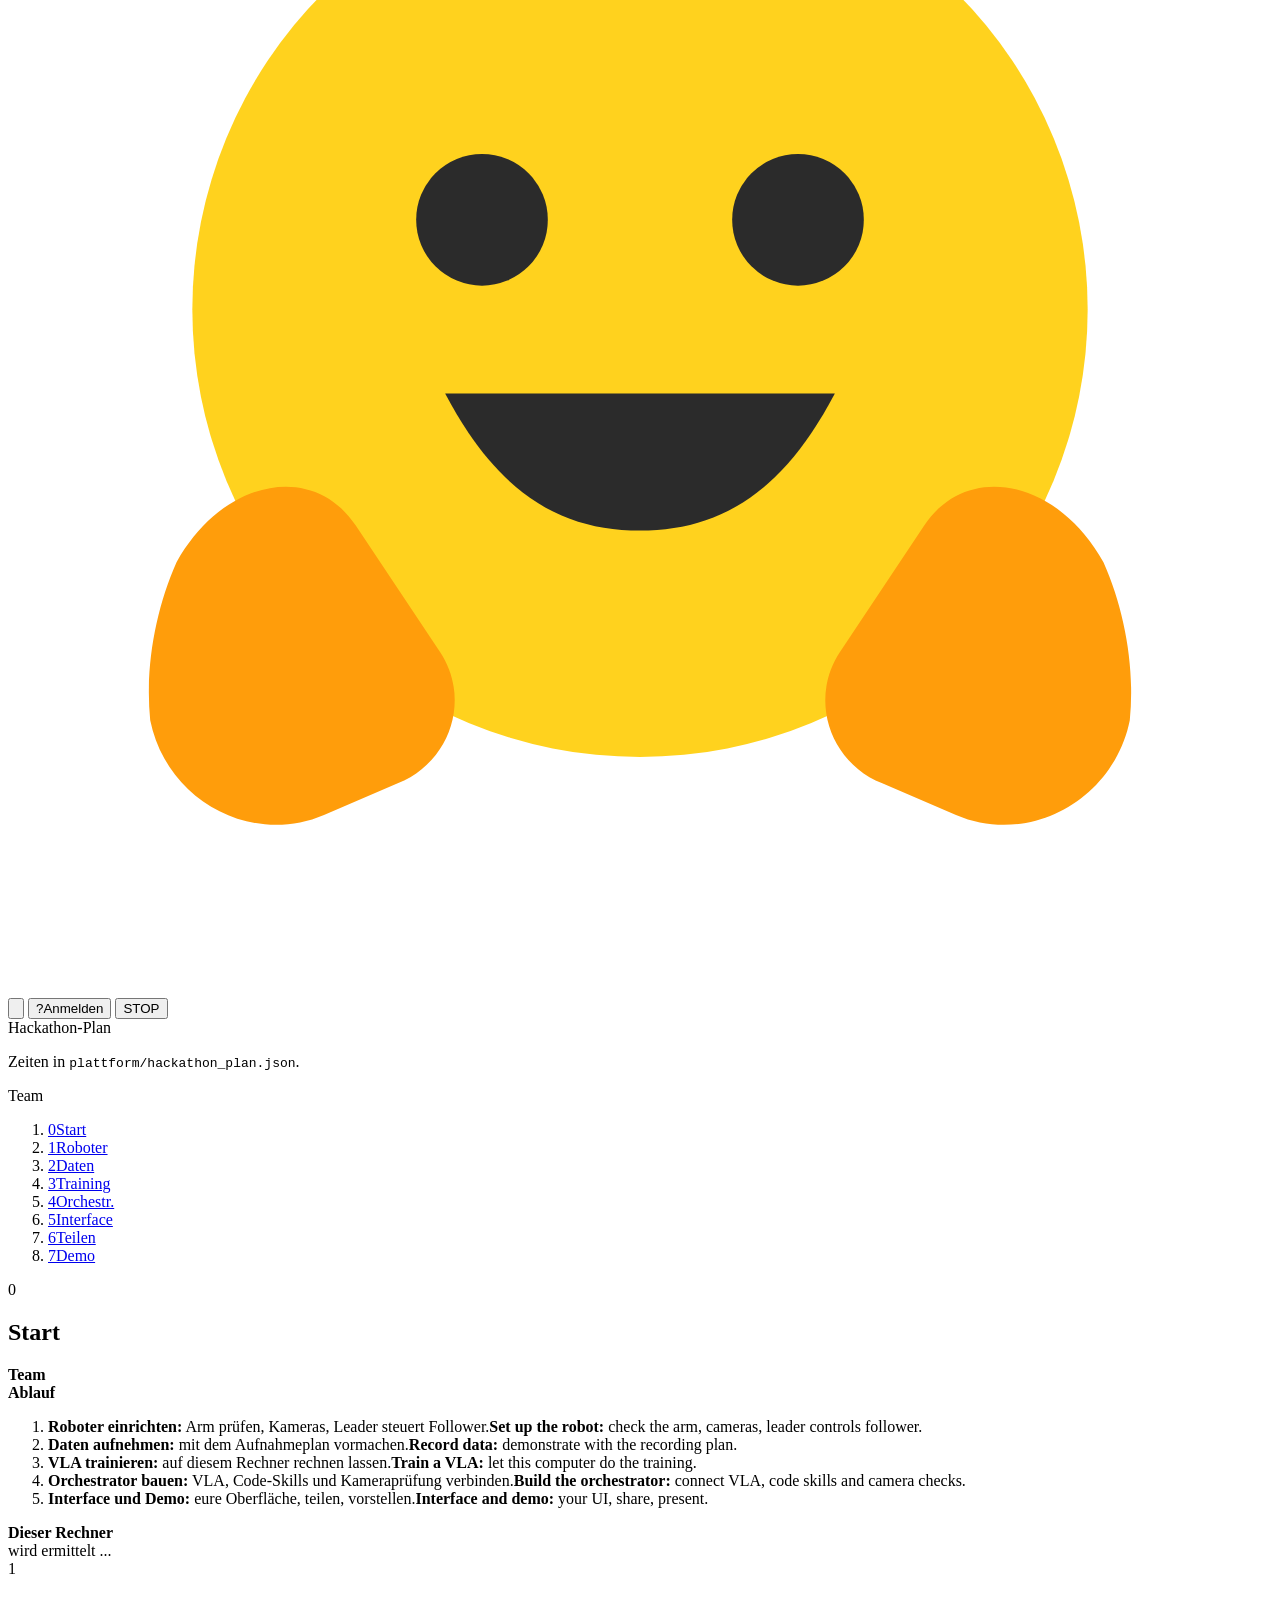
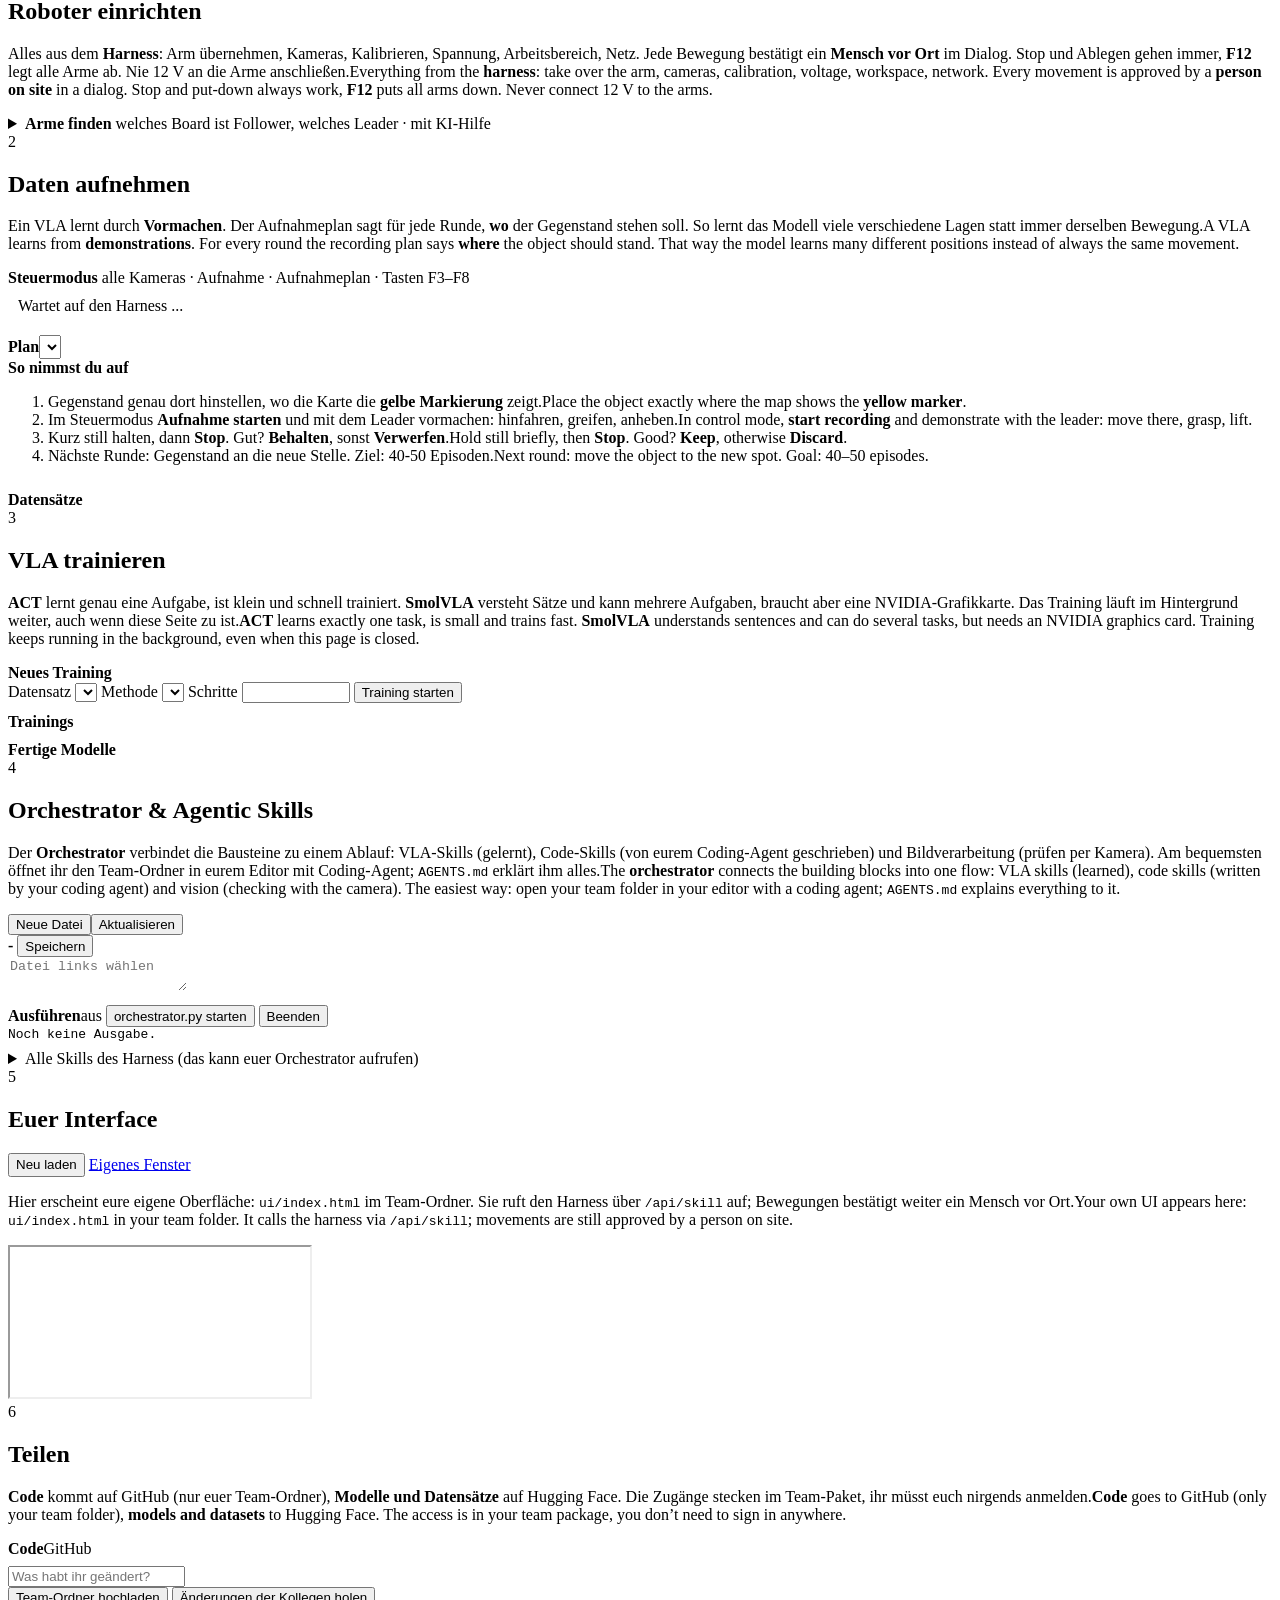
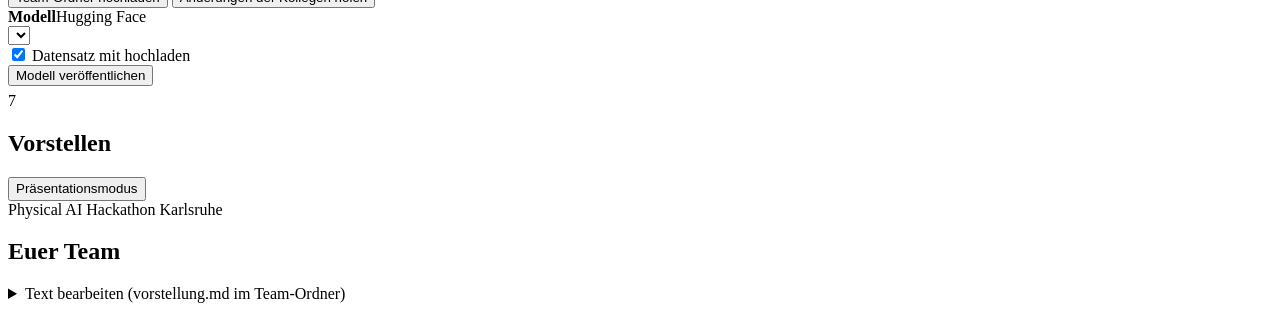
==== commit 71286d53: "English: app switchable DE/EN, English docs and team template - i18n.js translates all visible texts" ====
--- a/plattform/static/index.html
+++ b/plattform/static/index.html
@@ -1,5 +1,5 @@
 <!doctype html>
-<html lang="de">
+<html lang="de" data-sprache="__SPRACHE__">
 <head>
 <meta charset="utf-8">
 <meta name="viewport" content="width=device-width, initial-scale=1">
@@ -10,6 +10,7 @@
 <link rel="apple-touch-icon" href="/static/icon-192.png">
 <link rel="manifest" href="/static/app.webmanifest">
 <link rel="stylesheet" href="/static/app.css">
+<script src="/static/i18n.js"></script>
 <!-- KERN-SEITE · Teams bauen ihre Oberflaeche in teams/<team>/ui/index.html (erscheint im Abschnitt "Interface"). -->
 </head>
 <body>
@@ -70,11 +71,11 @@
           <div class="karte akzent"><div class="kkopf"><b>Team</b></div><div class="kinhalt" id="login-bereich"></div></div>
           <div class="karte"><div class="kkopf"><b>Ablauf</b></div><div class="kinhalt">
             <ol class="schritte">
-              <li><b>Roboter einrichten:</b> Arm prüfen, Kameras, Leader steuert Follower.</li>
-              <li><b>Daten aufnehmen:</b> mit dem Aufnahmeplan vormachen.</li>
-              <li><b>VLA trainieren:</b> auf diesem Rechner rechnen lassen.</li>
-              <li><b>Orchestrator bauen:</b> VLA, Code-Skills und Kameraprüfung verbinden.</li>
-              <li><b>Interface und Demo:</b> eure Oberfläche, teilen, vorstellen.</li>
+              <li><span class="de"><b>Roboter einrichten:</b> Arm prüfen, Kameras, Leader steuert Follower.</span><span class="en"><b>Set up the robot:</b> check the arm, cameras, leader controls follower.</span></li>
+              <li><span class="de"><b>Daten aufnehmen:</b> mit dem Aufnahmeplan vormachen.</span><span class="en"><b>Record data:</b> demonstrate with the recording plan.</span></li>
+              <li><span class="de"><b>VLA trainieren:</b> auf diesem Rechner rechnen lassen.</span><span class="en"><b>Train a VLA:</b> let this computer do the training.</span></li>
+              <li><span class="de"><b>Orchestrator bauen:</b> VLA, Code-Skills und Kameraprüfung verbinden.</span><span class="en"><b>Build the orchestrator:</b> connect VLA, code skills and camera checks.</span></li>
+              <li><span class="de"><b>Interface und Demo:</b> eure Oberfläche, teilen, vorstellen.</span><span class="en"><b>Interface and demo:</b> your UI, share, present.</span></li>
             </ol></div></div>
           <div class="karte"><div class="kkopf"><b>Dieser Rechner</b></div><div class="kinhalt" id="geraet-info"><span class="leise">wird ermittelt ...</span></div></div>
         </div>
@@ -85,9 +86,11 @@
     <section id="harness">
       <div class="abschnitt-kopf"><span class="nr">1</span><h2>Roboter einrichten</h2></div>
       <div class="abschnitt-inhalt">
-        <p class="einleitung">Alles aus dem <b>Harness</b>: Arm übernehmen, Kameras, Kalibrieren, Spannung, Arbeitsbereich, Netz.
+        <p class="einleitung"><span class="de">Alles aus dem <b>Harness</b>: Arm übernehmen, Kameras, Kalibrieren, Spannung, Arbeitsbereich, Netz.
           Jede Bewegung bestätigt ein <b>Mensch vor Ort</b> im Dialog. Stop und Ablegen gehen immer, <b>F12</b> legt alle Arme ab.
-          Nie 12 V an die Arme anschließen.</p>
+          Nie 12 V an die Arme anschließen.</span><span class="en">Everything from the <b>harness</b>: take over the arm, cameras, calibration, voltage, workspace, network.
+          Every movement is approved by a <b>person on site</b> in a dialog. Stop and put-down always work, <b>F12</b> puts all arms down.
+          Never connect 12 V to the arms.</span></p>
         <div id="harness-status" class="hinweis"></div>
         <div id="station"></div>
         <details class="karte" id="arme-finden" style="margin-top:10px"><summary class="kkopf"><b>Arme finden</b>
@@ -100,8 +103,9 @@
     <section id="aufnehmen">
       <div class="abschnitt-kopf"><span class="nr">2</span><h2>Daten aufnehmen</h2></div>
       <div class="abschnitt-inhalt">
-        <p class="einleitung">Ein VLA lernt durch <b>Vormachen</b>. Der Aufnahmeplan sagt für jede Runde, <b>wo</b> der Gegenstand
-          stehen soll. So lernt das Modell viele verschiedene Lagen statt immer derselben Bewegung.</p>
+        <p class="einleitung"><span class="de">Ein VLA lernt durch <b>Vormachen</b>. Der Aufnahmeplan sagt für jede Runde, <b>wo</b> der Gegenstand
+          stehen soll. So lernt das Modell viele verschiedene Lagen statt immer derselben Bewegung.</span><span class="en">A VLA learns from <b>demonstrations</b>. For every round the recording plan says <b>where</b> the object
+          should stand. That way the model learns many different positions instead of always the same movement.</span></p>
         <div class="karte akzent" style="margin-bottom:10px"><div class="kkopf"><b>Steuermodus</b>
             <span class="leise">alle Kameras · Aufnahme · Aufnahmeplan · Tasten F3–F8</span></div>
           <div id="steuermodus"><p class="leise" style="padding:10px;margin:0">Wartet auf den Harness ...</p></div></div>
@@ -111,10 +115,10 @@
           <div style="display:grid;gap:10px;align-content:start">
             <div class="karte akzent"><div class="kkopf"><b>So nimmst du auf</b></div><div class="kinhalt">
               <ol class="schritte">
-                <li>Gegenstand genau dort hinstellen, wo die Karte die <b>gelbe Markierung</b> zeigt.</li>
-                <li>Im Steuermodus <b>Aufnahme starten</b> und mit dem Leader vormachen: hinfahren, greifen, anheben.</li>
-                <li>Kurz still halten, dann <b>Stop</b>. Gut? <b>Behalten</b>, sonst <b>Verwerfen</b>.</li>
-                <li>Nächste Runde: Gegenstand an die neue Stelle. Ziel: 40-50 Episoden.</li>
+                <li><span class="de">Gegenstand genau dort hinstellen, wo die Karte die <b>gelbe Markierung</b> zeigt.</span><span class="en">Place the object exactly where the map shows the <b>yellow marker</b>.</span></li>
+                <li><span class="de">Im Steuermodus <b>Aufnahme starten</b> und mit dem Leader vormachen: hinfahren, greifen, anheben.</span><span class="en">In control mode, <b>start recording</b> and demonstrate with the leader: move there, grasp, lift.</span></li>
+                <li><span class="de">Kurz still halten, dann <b>Stop</b>. Gut? <b>Behalten</b>, sonst <b>Verwerfen</b>.</span><span class="en">Hold still briefly, then <b>Stop</b>. Good? <b>Keep</b>, otherwise <b>Discard</b>.</span></li>
+                <li><span class="de">Nächste Runde: Gegenstand an die neue Stelle. Ziel: 40-50 Episoden.</span><span class="en">Next round: move the object to the new spot. Goal: 40–50 episodes.</span></li>
               </ol>
             </div></div>
             <div class="karte"><div class="kkopf"><b>Datensätze</b></div><div id="datensaetze"></div></div>
@@ -127,8 +131,9 @@
     <section id="trainieren">
       <div class="abschnitt-kopf"><span class="nr">3</span><h2>VLA trainieren</h2></div>
       <div class="abschnitt-inhalt">
-        <p class="einleitung"><b>ACT</b> lernt genau eine Aufgabe, ist klein und schnell trainiert. <b>SmolVLA</b> versteht Sätze und
-          kann mehrere Aufgaben, braucht aber eine NVIDIA-Grafikkarte. Das Training läuft im Hintergrund weiter, auch wenn diese Seite zu ist.</p>
+        <p class="einleitung"><span class="de"><b>ACT</b> lernt genau eine Aufgabe, ist klein und schnell trainiert. <b>SmolVLA</b> versteht Sätze und
+          kann mehrere Aufgaben, braucht aber eine NVIDIA-Grafikkarte. Das Training läuft im Hintergrund weiter, auch wenn diese Seite zu ist.</span><span class="en"><b>ACT</b> learns exactly one task, is small and trains fast. <b>SmolVLA</b> understands sentences and
+          can do several tasks, but needs an NVIDIA graphics card. Training keeps running in the background, even when this page is closed.</span></p>
         <div id="geraet-hinweis" class="hinweis"></div>
         <div class="karte"><div class="kkopf"><b>Neues Training</b></div><div class="kinhalt">
           <div class="zeile" style="align-items:flex-end">
@@ -148,9 +153,11 @@
     <section id="orchestrator">
       <div class="abschnitt-kopf"><span class="nr">4</span><h2>Orchestrator &amp; Agentic Skills</h2></div>
       <div class="abschnitt-inhalt">
-        <p class="einleitung">Der <b>Orchestrator</b> verbindet die Bausteine zu einem Ablauf: VLA-Skills (gelernt), Code-Skills (von
+        <p class="einleitung"><span class="de">Der <b>Orchestrator</b> verbindet die Bausteine zu einem Ablauf: VLA-Skills (gelernt), Code-Skills (von
           eurem Coding-Agent geschrieben) und Bildverarbeitung (prüfen per Kamera). Am bequemsten öffnet ihr den Team-Ordner
-          in eurem Editor mit Coding-Agent; <code>AGENTS.md</code> erklärt ihm alles.</p>
+          in eurem Editor mit Coding-Agent; <code>AGENTS.md</code> erklärt ihm alles.</span><span class="en">The <b>orchestrator</b> connects the building blocks into one flow: VLA skills (learned), code skills (written by
+          your coding agent) and vision (checking with the camera). The easiest way: open your team folder
+          in your editor with a coding agent; <code>AGENTS.md</code> explains everything to it.</span></p>
         <div class="hinweis" id="team-ordner-hinweis"></div>
         <div class="editor">
           <div>
@@ -177,8 +184,9 @@
         <button style="height:24px" onclick="$('#team-ui').src='/team-ui/?t='+Date.now()">Neu laden</button>
         <a class="knopf" style="height:24px" href="/team-ui/" target="_blank">Eigenes Fenster</a></div>
       <div class="abschnitt-inhalt">
-        <p class="einleitung">Hier erscheint eure eigene Oberfläche: <code>ui/index.html</code> im Team-Ordner. Sie ruft den Harness
-          über <code>/api/skill</code> auf; Bewegungen bestätigt weiter ein Mensch vor Ort.</p>
+        <p class="einleitung"><span class="de">Hier erscheint eure eigene Oberfläche: <code>ui/index.html</code> im Team-Ordner. Sie ruft den Harness
+          über <code>/api/skill</code> auf; Bewegungen bestätigt weiter ein Mensch vor Ort.</span><span class="en">Your own UI appears here: <code>ui/index.html</code> in your team folder. It calls the harness
+          via <code>/api/skill</code>; movements are still approved by a person on site.</span></p>
         <iframe class="team-ui" id="team-ui" src="about:blank" title="Team-Interface"></iframe>
       </div>
     </section>
@@ -187,8 +195,9 @@
     <section id="teilen">
       <div class="abschnitt-kopf"><span class="nr">6</span><h2>Teilen</h2></div>
       <div class="abschnitt-inhalt">
-        <p class="einleitung"><b>Code</b> kommt auf GitHub (nur euer Team-Ordner), <b>Modelle und Datensätze</b> auf Hugging Face.
-          Die Zugänge stecken im Team-Paket, ihr müsst euch nirgends anmelden.</p>
+        <p class="einleitung"><span class="de"><b>Code</b> kommt auf GitHub (nur euer Team-Ordner), <b>Modelle und Datensätze</b> auf Hugging Face.
+          Die Zugänge stecken im Team-Paket, ihr müsst euch nirgends anmelden.</span><span class="en"><b>Code</b> goes to GitHub (only your team folder), <b>models and datasets</b> to Hugging Face.
+          The access is in your team package, you don’t need to sign in anywhere.</span></p>
         <div class="raster">
           <div class="karte"><div class="kkopf"><b>Code</b><span class="leise">GitHub</span></div><div class="kinhalt">
             <div id="git-info" class="klein leise" style="margin-bottom:8px"></div>
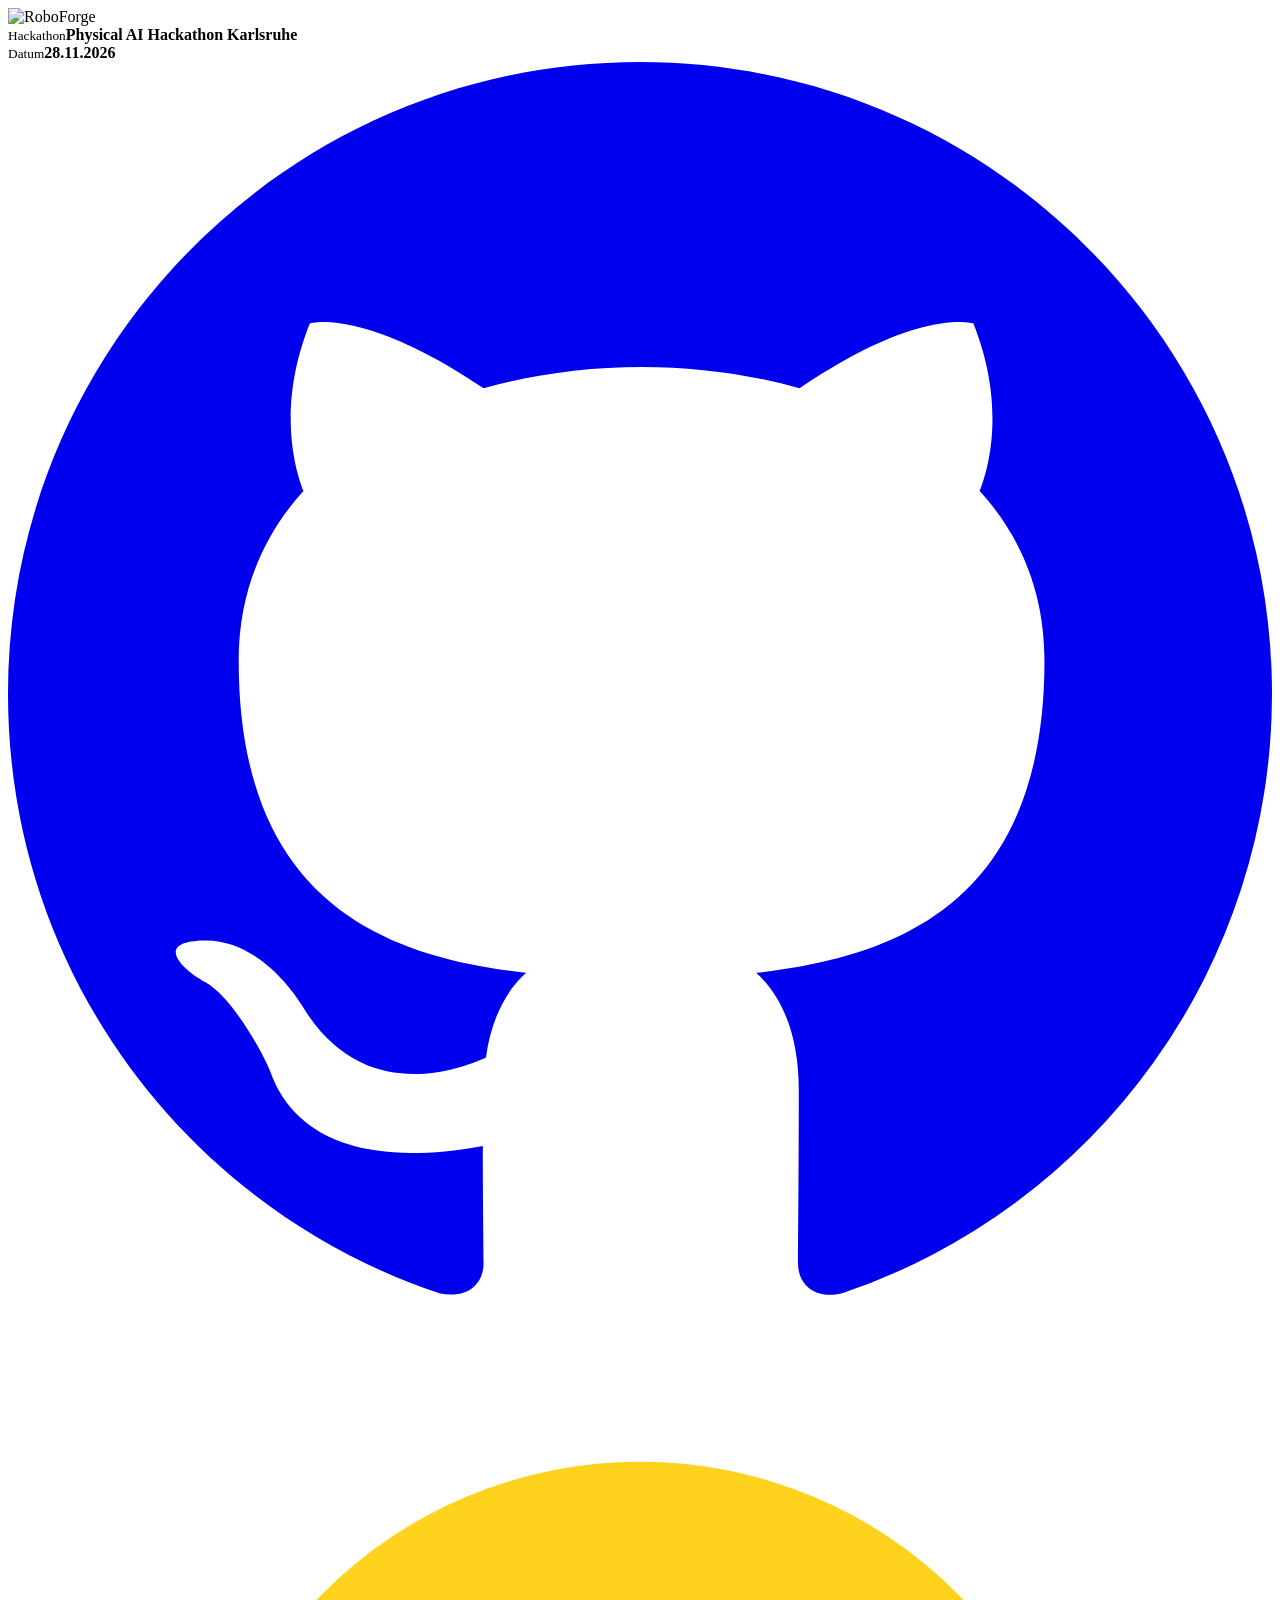
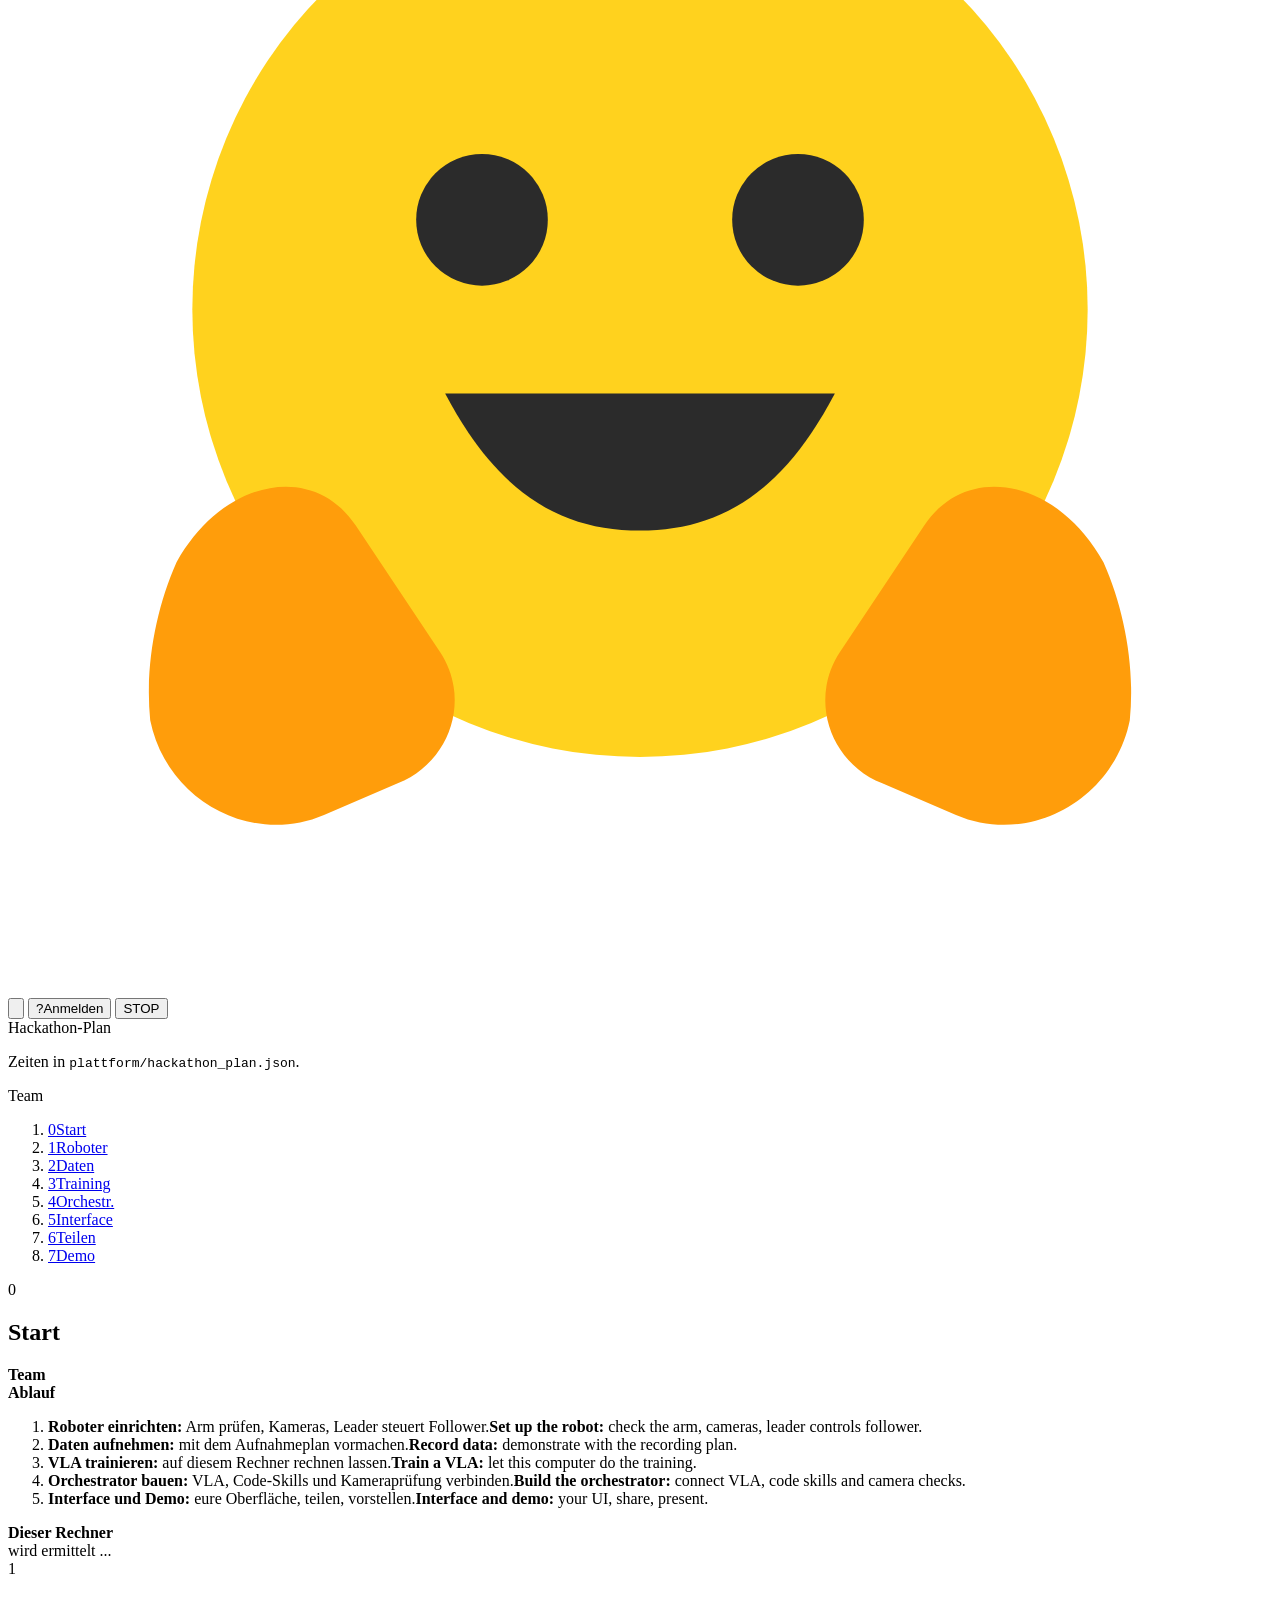
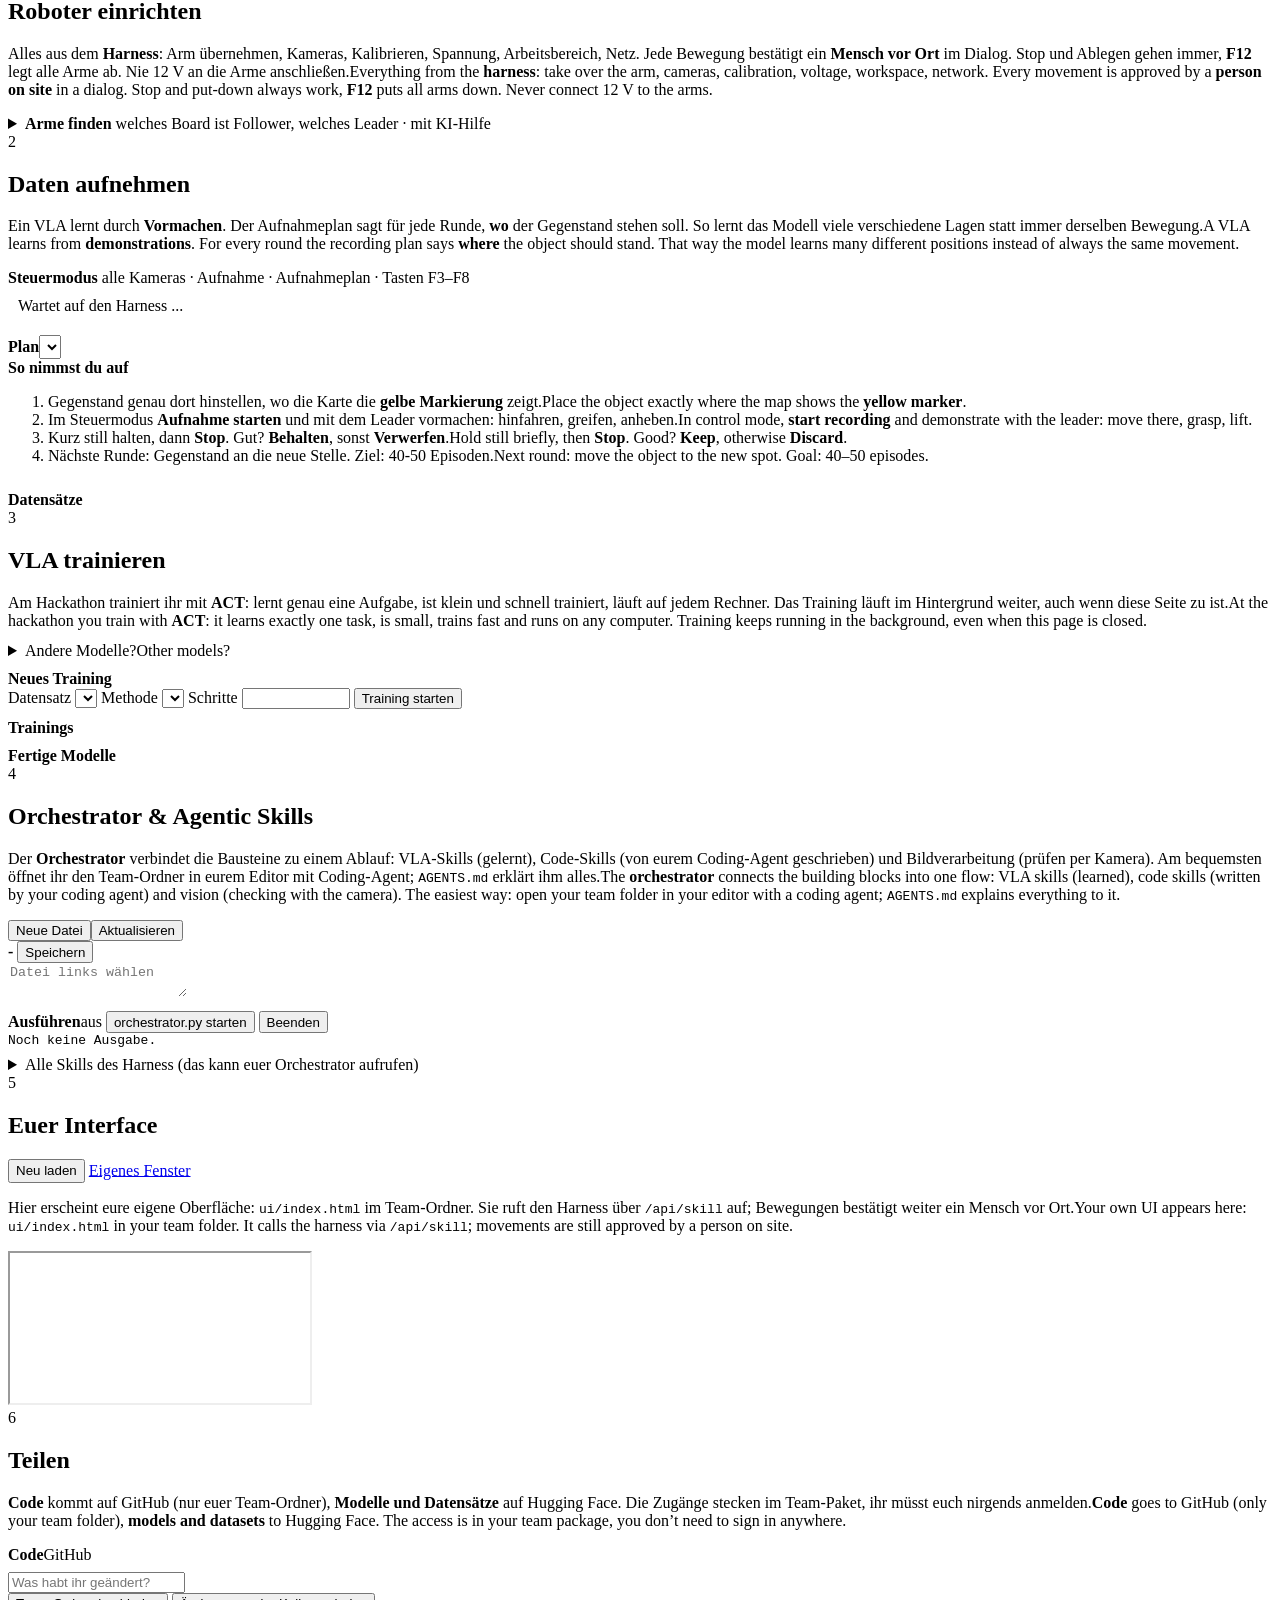
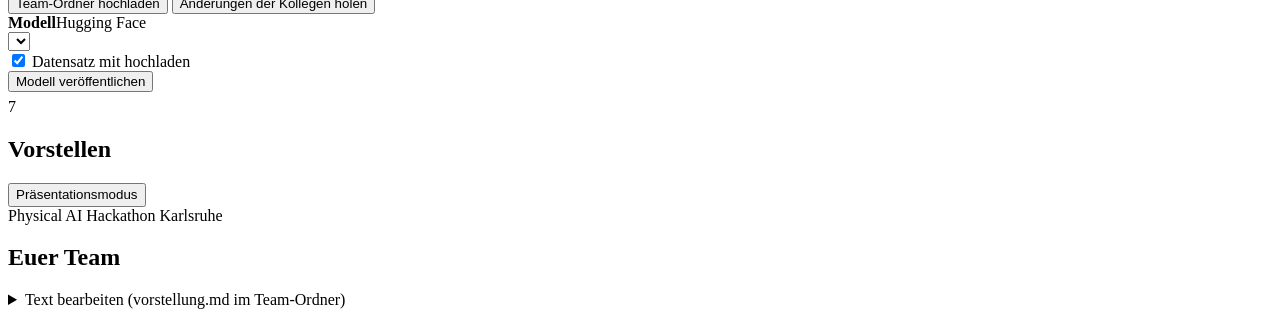
==== commit f642e606: "Training nur mit ACT, Hinweis fuer weitere Modelle Co-Authored-By: Claude Opus 5.5 <noreply@anthropi" ====
--- a/plattform/static/index.html
+++ b/plattform/static/index.html
@@ -131,9 +131,15 @@
     <section id="trainieren">
       <div class="abschnitt-kopf"><span class="nr">3</span><h2>VLA trainieren</h2></div>
       <div class="abschnitt-inhalt">
-        <p class="einleitung"><span class="de"><b>ACT</b> lernt genau eine Aufgabe, ist klein und schnell trainiert. <b>SmolVLA</b> versteht Sätze und
-          kann mehrere Aufgaben, braucht aber eine NVIDIA-Grafikkarte. Das Training läuft im Hintergrund weiter, auch wenn diese Seite zu ist.</span><span class="en"><b>ACT</b> learns exactly one task, is small and trains fast. <b>SmolVLA</b> understands sentences and
-          can do several tasks, but needs an NVIDIA graphics card. Training keeps running in the background, even when this page is closed.</span></p>
+        <p class="einleitung"><span class="de">Am Hackathon trainiert ihr mit <b>ACT</b>: lernt genau eine Aufgabe, ist klein und schnell trainiert, läuft auf
+          jedem Rechner. Das Training läuft im Hintergrund weiter, auch wenn diese Seite zu ist.</span><span class="en">At the hackathon you train with <b>ACT</b>: it learns
+          exactly one task, is small, trains fast and runs on any computer. Training keeps running in the background, even when this page is closed.</span></p>
+        <details class="klein leise" data-kein-i18n style="margin:-4px 0 10px"><summary><span class="de">Andere Modelle?</span><span class="en">Other models?</span></summary>
+          <span class="de">Für Fortgeschrittene: In <code>plattform/server.py</code> steht <code>ERLAUBTE_METHODEN</code>. Dort einen Schlüssel aus
+          <code>ki/methods.py</code> eintragen (z. B. <code>"smolvla"</code>, braucht eine NVIDIA-Grafikkarte) oder dort eine eigene Methode anlegen.
+          Danach die App neu starten.</span><span class="en">For advanced users: <code>plattform/server.py</code> has <code>ERLAUBTE_METHODEN</code>. Add a key
+          from <code>ki/methods.py</code> there (e.g. <code>"smolvla"</code>, needs an NVIDIA graphics card) or add your own method in that file.
+          Then restart the app.</span></details>
         <div id="geraet-hinweis" class="hinweis"></div>
         <div class="karte"><div class="kkopf"><b>Neues Training</b></div><div class="kinhalt">
           <div class="zeile" style="align-items:flex-end">
